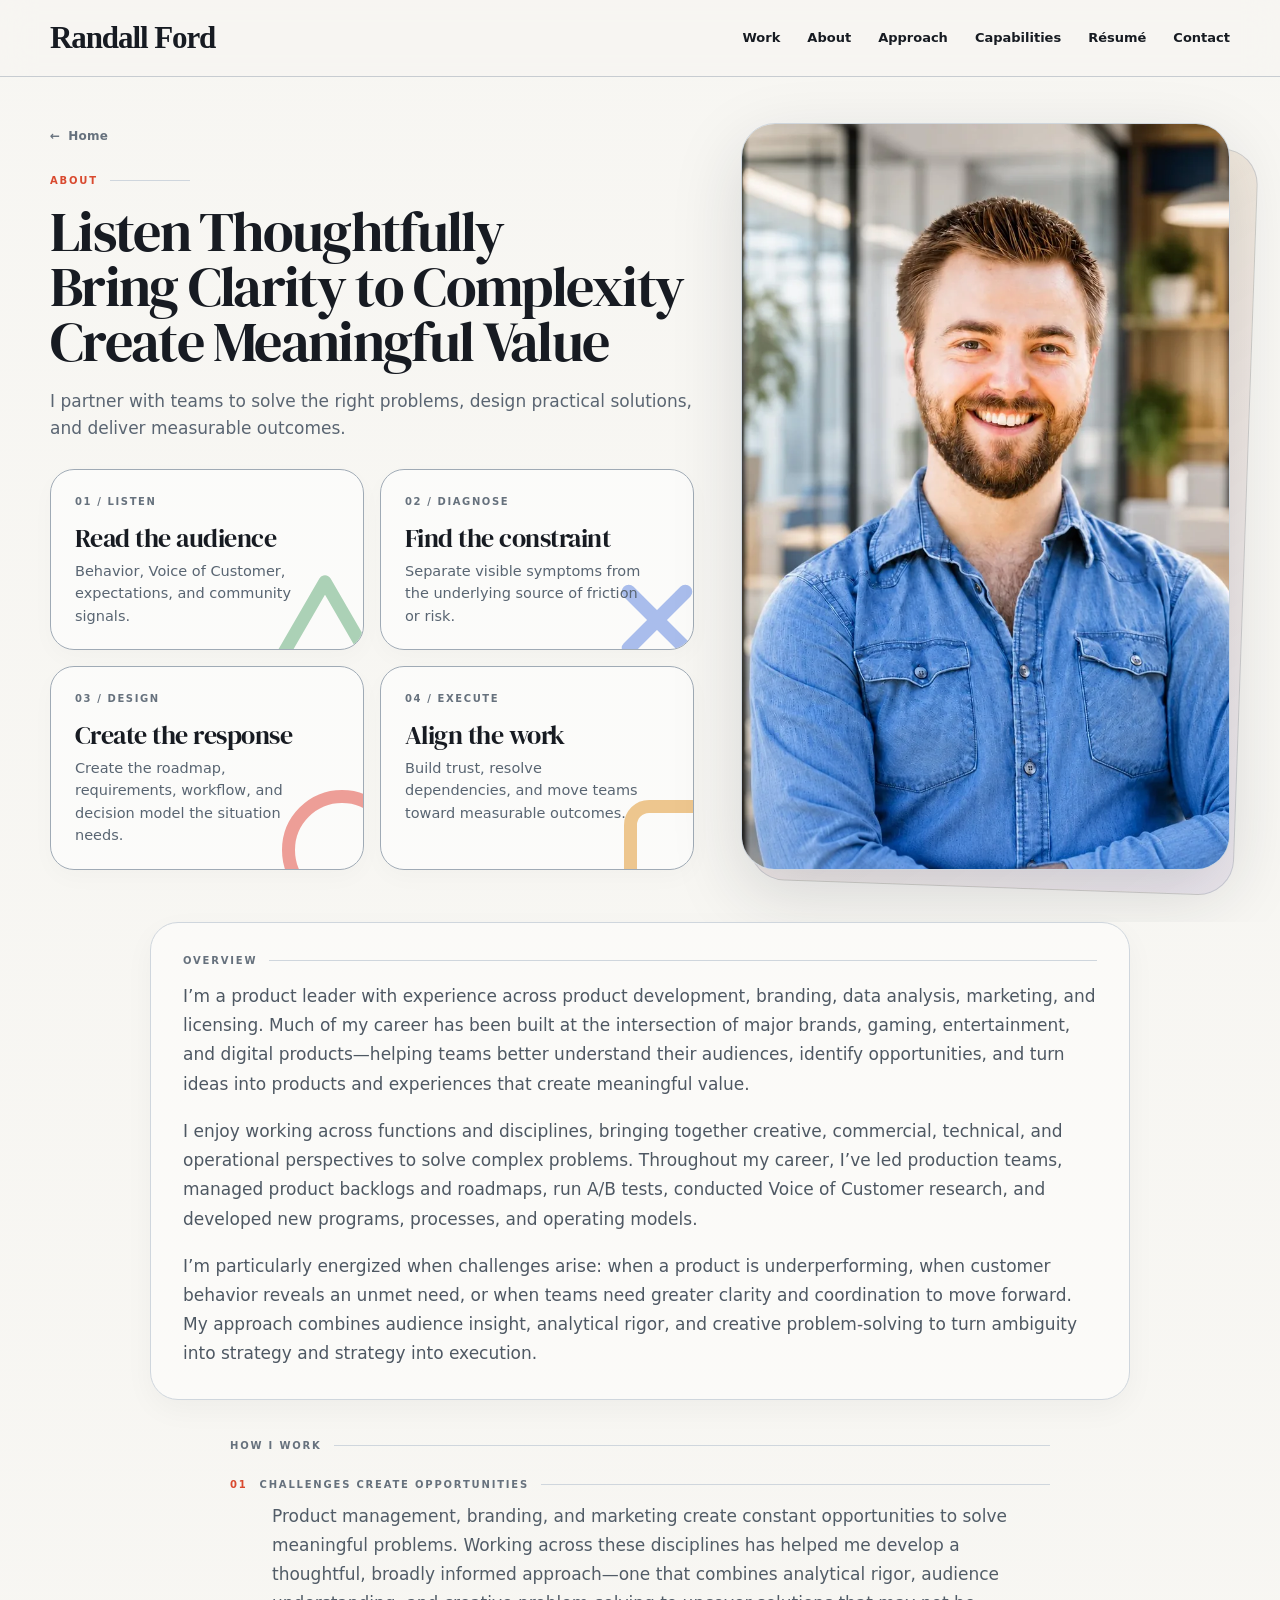
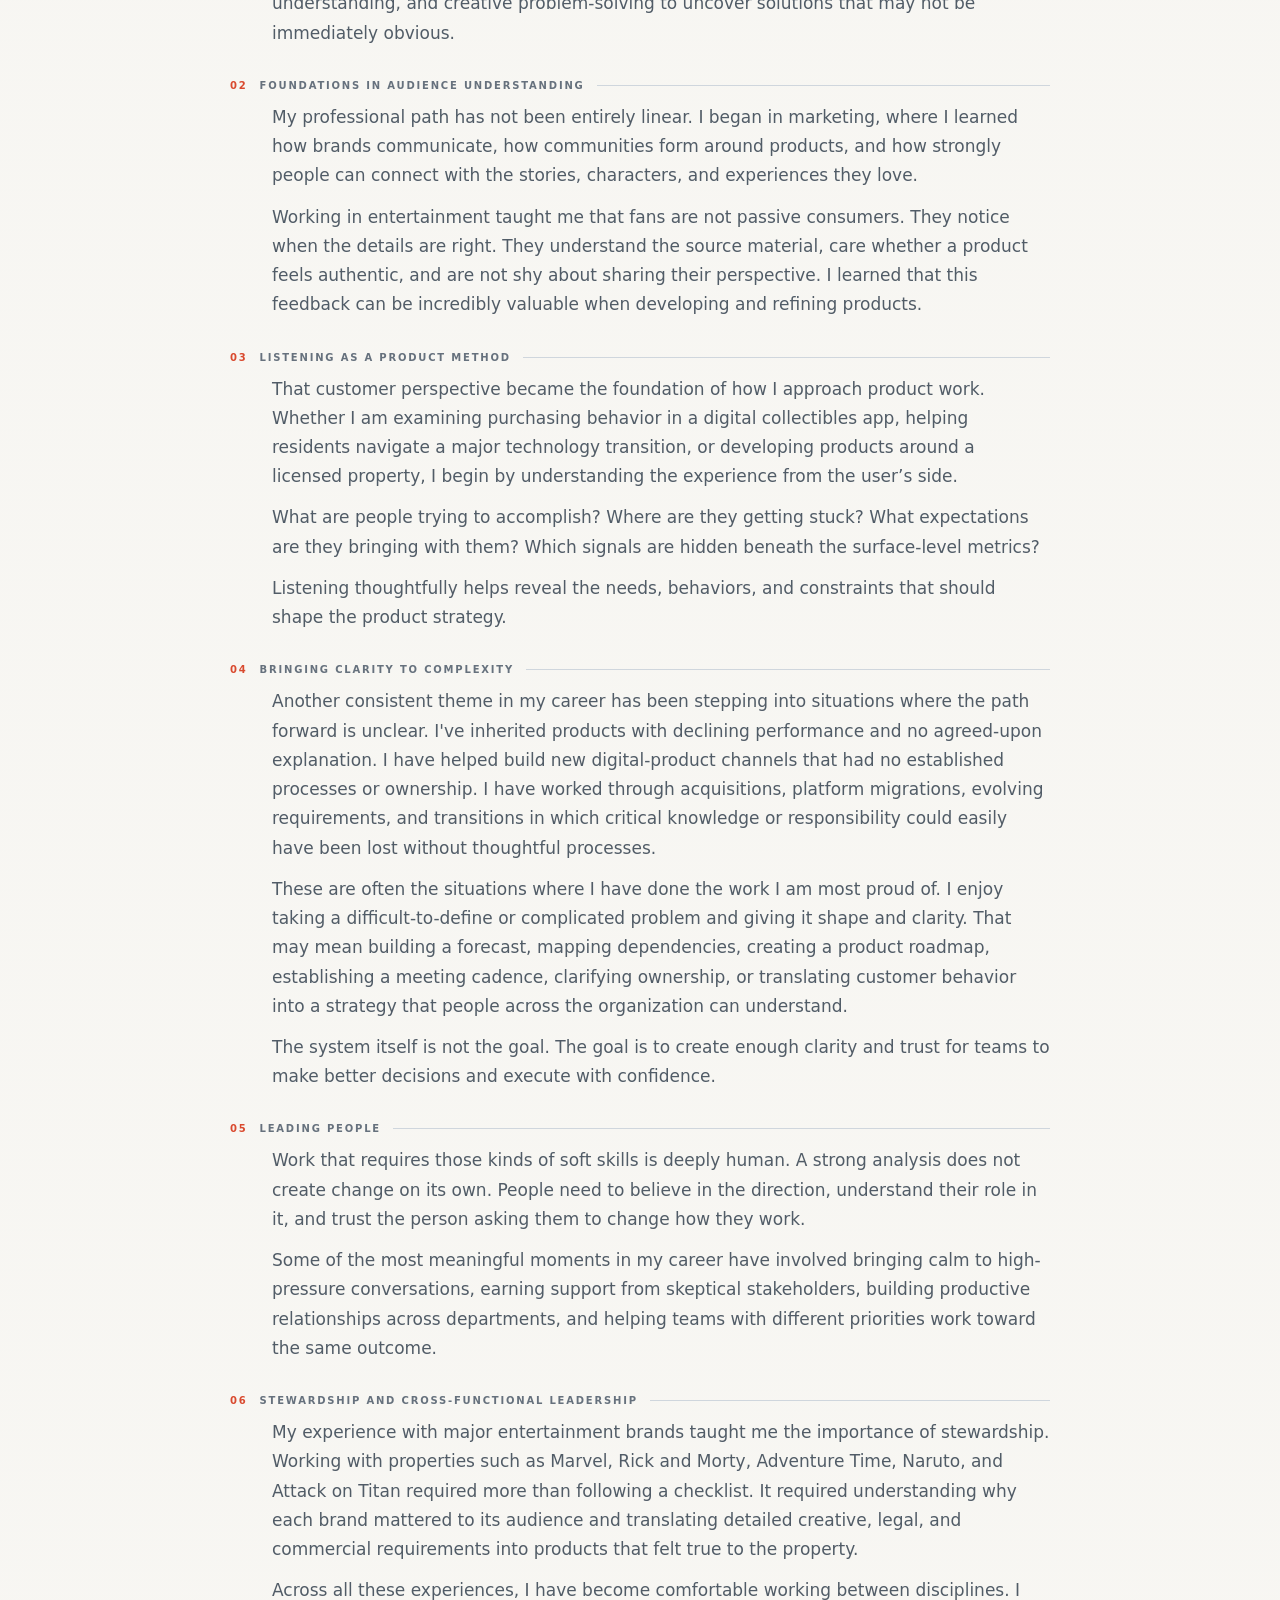
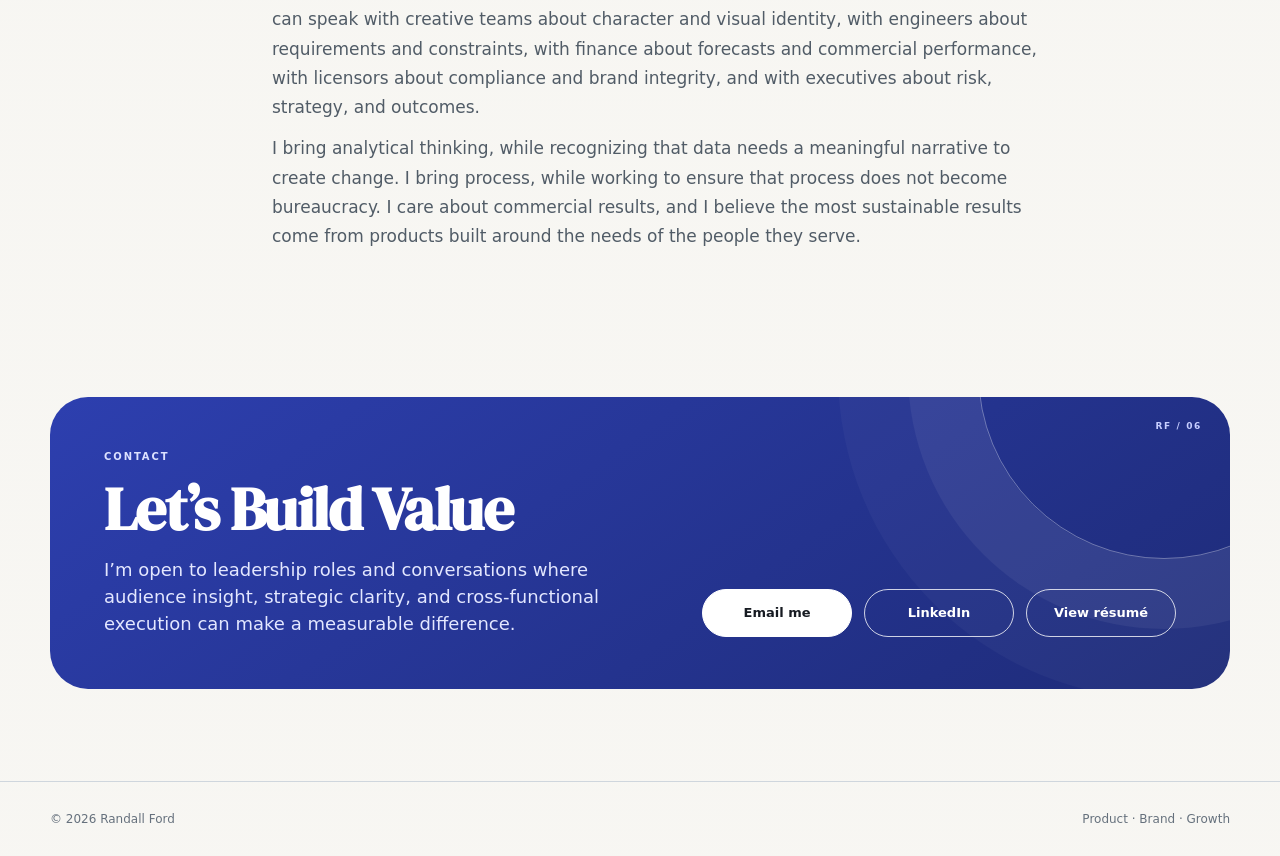
==== about.html @ 2faf1536 "Add files via upload" ====
<!DOCTYPE html>
<html lang="en"><head><meta charset="utf-8"/><meta content="width=device-width,initial-scale=1" name="viewport"/><title>About — Randall Ford</title>
<link href="https://rchhf-7.github.io/about.html" rel="canonical"/>
<meta content="profile" property="og:type">
<meta content="https://rchhf-7.github.io/about.html" property="og:url">
<meta content="About — Randall Ford" property="og:title"/>
<meta content="About Randall Ford: audience insight, strategic clarity, systems thinking, and brand stewardship." property="og:description"/>
<meta content="summary_large_image" name="twitter:card"/>
<link href="data:image/svg+xml,%3Csvg xmlns='http://www.w3.org/2000/svg' viewBox='0 0 32 32'%3E%3Crect width='32' height='32' rx='7' fill='%231E2B78'/%3E%3Ccircle cx='24' cy='9' r='3' fill='%23D94A2F'/%3E%3Ctext x='6' y='24' font-family='Georgia,serif' font-size='20' font-weight='700' fill='%23FFFFFF'%3ER%3C/text%3E%3C/svg%3E" rel="icon"/>
<link href="apple-touch-icon.png" rel="apple-touch-icon"/><meta content="About Randall Ford: audience insight, strategic clarity, systems thinking, and brand stewardship." name="description"/>
<link href="https://fonts.googleapis.com" rel="preconnect"/>
<link crossorigin="" href="https://fonts.gstatic.com" rel="preconnect"/>
<link href="https://fonts.googleapis.com/css2?family=DM+Serif+Display:ital@0;1&amp;display=swap" rel="stylesheet"/>
<style>
:root{
  --paper:#F7F6F2;
  --paper-2:#EEF1F4;
  --paper-3:#E5E9ED;
  --ink:#171B22;
  --ink-2:#2A313B;
  --muted:#66717D;
  --line:#CFD6DD;
  --line-dark:#9FAAB5;
  --ultra:#2D3FAF;
  --ultra-dark:#1E2B78;
  --ultra-soft:#E5E9FF;
  --vermilion:#D94A2F;
  --mint:#CFE5DE;
  --sand:#EBD5AF;
  --lilac:#D9CCEA;
  --rose:#E8C9D2;
  --white:#FFFFFF;
  --shadow:0 24px 70px rgba(27,34,48,.12);
  --max:1180px;
}
*{box-sizing:border-box}
html{scroll-behavior:smooth}
body{
  margin:0;
  background:
    linear-gradient(rgba(247,246,242,.96),rgba(247,246,242,.96)),
    repeating-linear-gradient(0deg,rgba(23,27,34,.035) 0 1px,transparent 1px 5px);
  color:var(--ink);
  font-family:Inter, ui-sans-serif, system-ui,-apple-system,BlinkMacSystemFont,"Segoe UI",sans-serif;
  line-height:1.5;
}
a{color:inherit;text-decoration:none}
button{font:inherit}
img{max-width:100%;display:block}
.wrap{width:min(var(--max),calc(100% - 48px));margin-inline:auto}
.serif{font-family:"Bodoni 72","Bodoni MT",Didot,Georgia,serif}
.skip{position:absolute;left:-999px;top:auto}
.skip:focus{left:12px;top:12px;background:white;border:1px solid var(--ink);padding:10px 14px;z-index:1000}

/* nav */
.nav{
  position:sticky;top:0;z-index:40;
  background:rgba(247,246,242,.9);
  backdrop-filter:blur(16px);
  border-bottom:1px solid rgba(159,170,181,.55);
}
.nav__inner{height:76px;display:flex;align-items:center;justify-content:space-between;gap:24px}
.brand{
  font-family:"Bodoni 72","Bodoni MT",Didot,Georgia,serif;
  font-weight:700;font-size:31px;letter-spacing:-.045em;
}
.nav__links{display:flex;gap:27px;align-items:center;font-size:13px;font-weight:750}
.nav__links a{position:relative}
.nav__links a:after{content:"";position:absolute;left:0;right:100%;bottom:-6px;height:1px;background:var(--ultra);transition:.22s}
.nav__links a:hover:after{right:0}
.nav__index{font-size:10px;letter-spacing:.18em;text-transform:uppercase;color:var(--muted);font-weight:800}
.nav__toggle{display:none;border:0;background:none;font-size:24px}

/* recurring labels */
.kicker,.eyebrow{
  font-size:10px;font-weight:850;text-transform:uppercase;letter-spacing:.19em;color:var(--ultra);
}
.editorial-index{
  font-size:10px;font-weight:850;text-transform:uppercase;letter-spacing:.17em;color:var(--muted);
}
.rule-label{display:flex;align-items:center;gap:14px}
.rule-label:after{content:"";height:1px;background:var(--line);flex:1}

/* hero */
.hero{padding:82px 0 72px;overflow:hidden}
.hero__grid{display:grid;grid-template-columns:1.02fr .98fr;gap:70px;align-items:center}
.hero__copy{position:relative}
.hero__copy:before{
  content:"RF / 01";position:absolute;right:10px;top:0;
  font-size:10px;font-weight:800;letter-spacing:.18em;color:var(--muted);
}
.hero h1{
  font-family:"Bodoni 72","Bodoni MT",Didot,Georgia,serif;
  font-size:clamp(58px,6.4vw,96px);
  line-height:.94;letter-spacing:-.058em;
  margin:19px 0 26px;max-width:790px;
}
.hero h1 em{font-style:italic;color:var(--ultra)}
.hero__lead{font-size:18px;color:#4E5965;max-width:680px;margin:0 0 31px}
.hero__actions{display:flex;gap:12px;flex-wrap:wrap}
.btn{
  display:inline-flex;align-items:center;justify-content:center;gap:9px;
  border:1px solid var(--ink);border-radius:999px;
  padding:13px 18px;font-size:13px;font-weight:850;
  transition:.22s ease;
}
.btn:hover{transform:translateY(-2px)}
.btn--primary{background:var(--ink);color:white}
.btn--light{background:white;border-color:white;color:var(--ink)}
.btn--ghost{background:transparent}

/* Hero art */
.hero-art{
  min-height:550px;position:relative;border:1px solid var(--line);
  border-radius:34px;background:var(--white);overflow:hidden;box-shadow:var(--shadow);
}
.hero-art:before{
  content:"";position:absolute;inset:0;
  background:repeating-linear-gradient(90deg,transparent 0 63px,rgba(23,27,34,.035) 64px);
  pointer-events:none;
}
.art-sheet{
  position:absolute;border:1px solid rgba(255,255,255,.35);border-radius:26px;
  box-shadow:0 28px 70px rgba(24,30,50,.18);
}
.art-sheet--back{
  width:67%;height:63%;right:2%;top:4%;
  background:var(--sand);transform:rotate(8deg);
}
.art-sheet--mid{
  width:72%;height:68%;left:4%;top:13%;
  background:linear-gradient(145deg,var(--ultra),var(--ultra-dark));color:white;
  transform:rotate(-4deg);padding:34px;overflow:hidden;
}
.art-sheet--mid:before{
  content:"";position:absolute;width:330px;height:330px;border-radius:50%;
  right:-100px;bottom:-160px;border:1px solid rgba(255,255,255,.45);
  box-shadow:0 0 0 64px rgba(255,255,255,.06),0 0 0 128px rgba(255,255,255,.035);
}
.art-sheet--mid small{font-size:9px;text-transform:uppercase;letter-spacing:.18em;font-weight:850;color:#DDE2FF}
.art-sheet--mid strong{
  display:block;font-family:"Bodoni 72","Bodoni MT",Didot,Georgia,serif;
  font-size:43px;line-height:.99;letter-spacing:-.045em;
  margin-top:102px;max-width:350px;position:relative;
}
.art-sheet--front{
  width:59%;height:45%;right:6%;bottom:6%;
  background:white;transform:rotate(3deg);padding:26px;
}
.art-sheet--front .tiny{font-size:9px;letter-spacing:.18em;text-transform:uppercase;color:var(--muted);font-weight:850}
.art-sheet--front h3{
  font-family:"Bodoni 72","Bodoni MT",Didot,Georgia,serif;
  font-size:31px;line-height:1.02;margin:45px 0 12px;letter-spacing:-.035em;
}
.art-sheet--front p{font-size:13px;color:var(--muted);max-width:290px}
.art-tab{
  position:absolute;left:0;bottom:20px;background:var(--vermilion);color:white;
  padding:9px 16px 9px 20px;font-size:9px;font-weight:850;text-transform:uppercase;letter-spacing:.16em;
  border-radius:0 999px 999px 0;
}
.art-stamp{
  position:absolute;right:24px;top:24px;width:58px;height:58px;border:1px solid var(--line-dark);
  border-radius:50%;display:grid;place-items:center;font-size:9px;font-weight:900;color:var(--muted);
  transform:rotate(10deg);
}

/* proof */
.proof{background:white;border-block:1px solid var(--line)}
.proof__grid{display:grid;grid-template-columns:repeat(3,1fr)}
.proof__item{padding:34px 28px;border-right:1px solid var(--line);position:relative}
.proof__item:last-child{border-right:0}
.proof__item:before{
  content:attr(data-index);position:absolute;right:20px;top:18px;
  font-size:9px;font-weight:850;letter-spacing:.16em;color:var(--muted)
}
.proof__item strong{
  display:block;font-family:"Bodoni 72","Bodoni MT",Didot,Georgia,serif;
  font-size:34px;line-height:1.02;letter-spacing:-.035em;
}
.proof__item span{display:block;color:var(--muted);font-size:13px;margin-top:8px;max-width:290px}

/* brands */
.brands{padding:68px 0 73px;background:#FBFCFD;border-bottom:1px solid var(--line)}
.brands__title{text-align:center;color:var(--muted);font-size:11px;font-weight:900;text-transform:uppercase;letter-spacing:.22em;margin-bottom:31px}
.brands__row{
  display:flex;justify-content:center;align-items:center;gap:36px 48px;flex-wrap:wrap;
}
.brands__row span{color:#5B6570;font-size:29px;letter-spacing:-.04em;font-weight:800}
.brands__row .serifmark{font-family:Georgia,serif;font-style:italic;font-weight:700}
.brands__row .wide{letter-spacing:.02em;font-size:22px}
.brands__row .condensed{font-stretch:condensed;text-transform:uppercase;letter-spacing:-.06em}

/* sections */
.section{padding:96px 0}
.section--cool{background:var(--paper-2);border-block:1px solid var(--line)}
.section__head{
  display:grid;grid-template-columns:.72fr 1.28fr;gap:70px;align-items:start;margin-bottom:43px
}
.section__head h2,.work__intro h2{
  font-family:"Bodoni 72","Bodoni MT",Didot,Georgia,serif;
  font-size:56px;line-height:1;letter-spacing:-.045em;margin:14px 0 0;
}
.section__head p{font-size:19px;color:var(--muted);margin:8px 0 0;max-width:720px}
.section__head strong{color:var(--ink)}

/* operating model */
.operating{
  display:grid;grid-template-columns:.82fr 1.18fr;gap:18px;
}
.operating__feature{
  min-height:500px;border-radius:34px;padding:42px;
  background:linear-gradient(145deg,var(--ultra),var(--ultra-dark));color:white;
  position:relative;overflow:hidden;
}
.operating__feature:before{
  content:"";position:absolute;inset:0;
  background:
    linear-gradient(90deg,transparent 0 49%,rgba(255,255,255,.1) 49% 49.3%,transparent 49.3%),
    linear-gradient(0deg,transparent 0 58%,rgba(255,255,255,.08) 58% 58.3%,transparent 58.3%);
}
.operating__feature:after{
  content:"";position:absolute;width:430px;height:430px;border-radius:50%;
  right:-130px;bottom:-210px;border:1px solid rgba(255,255,255,.42);
  box-shadow:0 0 0 70px rgba(255,255,255,.06),0 0 0 140px rgba(255,255,255,.035);
}
.operating__feature .eyebrow{color:#DBE0FF}
.operating__feature h2{
  font-family:"Bodoni 72","Bodoni MT",Didot,Georgia,serif;
  font-size:58px;line-height:.98;letter-spacing:-.045em;
  margin:26px 0 20px;max-width:560px;position:relative
}
.operating__feature p{font-size:18px;color:#E1E5FF;max-width:520px;position:relative}
.operating__feature .feature-index{
  position:absolute;right:26px;top:23px;font-size:9px;letter-spacing:.18em;color:#C5CCFF;font-weight:850
}
.operating__steps{display:grid;grid-template-columns:1fr 1fr;gap:18px}
.step{
  background:white;border:1px solid var(--line);border-radius:26px;
  padding:27px;min-height:240px;position:relative;overflow:hidden;
  transition:.24s ease;
}
.step:hover{transform:translateY(-4px);box-shadow:0 18px 42px rgba(27,34,48,.1)}
.step:after{
  content:"";position:absolute;width:120px;height:120px;border-radius:50%;
  right:-50px;bottom:-60px;background:var(--ultra-soft);transition:.24s
}
.step:hover:after{transform:scale(1.18)}
.step__num{font-size:10px;font-weight:900;letter-spacing:.15em;color:var(--muted);text-transform:uppercase}
.step h3{
  font-family:"Bodoni 72","Bodoni MT",Didot,Georgia,serif;
  font-size:32px;line-height:1.03;margin:63px 0 10px;letter-spacing:-.035em;
}
.step p{font-size:14px;color:var(--muted);margin:0;max-width:260px}

/* work */
.work__intro{max-width:920px;margin-bottom:44px}
.work__intro p{font-size:18px;color:var(--muted);max-width:720px}
.work__grid{display:grid;grid-template-columns:1fr 1fr;gap:22px}
.case{
  min-height:465px;border:1px solid var(--line);border-radius:32px;background:white;
  position:relative;overflow:hidden;display:flex;flex-direction:column;
  transition:.28s ease;
}
.case:hover{transform:translateY(-5px);box-shadow:0 25px 65px rgba(27,34,48,.14)}
.case__visual{height:225px;position:relative;overflow:hidden;border-bottom:1px solid var(--line)}
.case__meta{display:flex;justify-content:space-between;align-items:center;padding:24px 28px 0}
.case__company{
  font-size:10px;font-weight:900;letter-spacing:.15em;text-transform:uppercase;color:var(--muted)
}
.case__number{font-size:10px;font-weight:900;letter-spacing:.16em;color:var(--muted)}
.case__body{padding:20px 28px 28px;display:flex;flex-direction:column;flex:1}
.case h3{
  font-family:"Bodoni 72","Bodoni MT",Didot,Georgia,serif;
  font-size:40px;line-height:1;letter-spacing:-.04em;margin:0 0 13px;
}
.case__body p{font-size:15px;color:#59646F;margin:0;max-width:470px}
.case__result{
  margin-top:auto;padding-top:25px;font-size:13px;font-weight:900;display:flex;justify-content:space-between;align-items:center
}
.case__result:after{content:"↗";width:34px;height:34px;border:1px solid var(--line);border-radius:50%;display:grid;place-items:center}
.case__hover{
  position:absolute;inset:auto 0 0;background:rgba(23,27,34,.96);color:white;
  padding:22px 28px;transform:translateY(100%);transition:.28s ease;
  font-size:12px;line-height:1.65;letter-spacing:.01em;
}
.case:hover .case__hover{transform:none}

/* project visuals */
.visual-label{
  position:absolute;left:24px;top:22px;color:white;font-size:9px;letter-spacing:.18em;text-transform:uppercase;font-weight:900;z-index:4
}
.visual-stamp{
  position:absolute;right:18px;top:18px;width:52px;height:52px;border:1px solid rgba(255,255,255,.5);
  color:white;border-radius:50%;display:grid;place-items:center;font-size:9px;font-weight:900;transform:rotate(8deg);z-index:4
}
.visual--marvel{background:linear-gradient(140deg,#161B29,#273460 60%,#40203B)}
.visual--marvel:before{
  content:"";position:absolute;width:190px;height:190px;border-radius:50%;right:8%;top:14%;
  background:var(--vermilion);box-shadow:-92px 72px 0 -28px var(--sand);
}
.visual--marvel:after{
  content:"MARVEL\A COLLECT";white-space:pre;position:absolute;left:24px;bottom:18px;color:white;
  font-family:"Arial Black",Arial,sans-serif;font-size:37px;line-height:.82;letter-spacing:-.08em
}
.marvel-card{
  position:absolute;right:27%;bottom:-14px;width:125px;height:170px;background:#F8F4EC;border:8px solid white;
  transform:rotate(8deg);box-shadow:0 22px 35px rgba(0,0,0,.28)
}
.marvel-card:before{content:"";position:absolute;inset:12px;background:linear-gradient(145deg,#D94A2F,#2D3FAF);border-radius:50% 50% 38% 62%/55% 40% 60% 45%}
.marvel-card:after{content:"LIMITED";position:absolute;left:11px;right:11px;bottom:11px;border-top:1px solid #B9B0A5;padding-top:5px;font-size:7px;letter-spacing:.16em;font-weight:900;color:#6D655E}

.visual--tricon{background:linear-gradient(145deg,#CDE5DE,#96C8BE)}
.visual--tricon:before{
  content:"";position:absolute;width:315px;height:315px;border-radius:50%;left:-50px;bottom:-180px;
  border:1px solid rgba(23,27,34,.22);box-shadow:0 0 0 54px rgba(255,255,255,.2),0 0 0 108px rgba(255,255,255,.1)
}
.visual--tricon:after{
  content:"40K";position:absolute;right:26px;bottom:10px;color:#263B3A;
  font-family:"Bodoni 72",Didot,Georgia,serif;font-size:79px;line-height:1;letter-spacing:-.06em
}
.tricon-phone{
  position:absolute;width:112px;height:195px;left:43%;top:16px;background:#15202C;border-radius:22px;padding:8px;
  transform:rotate(-6deg);box-shadow:0 20px 35px rgba(24,47,46,.25)
}
.tricon-phone:before{content:"";position:absolute;inset:13px 9px 10px;background:white;border-radius:15px}
.tricon-phone:after{
  content:"PAYMENT\A READY";white-space:pre;position:absolute;left:22px;top:56px;color:#1A302D;
  font-size:9px;font-weight:900;letter-spacing:.12em;line-height:1.55
}

.visual--quidd{background:linear-gradient(145deg,#EBD5AF,#D8B268)}
.visual--quidd:before{
  content:"";position:absolute;width:128px;height:178px;left:31%;top:26px;border-radius:18px;
  background:var(--ultra);transform:rotate(-10deg);box-shadow:18px 17px 0 rgba(255,255,255,.65),36px 34px 0 rgba(23,27,34,.14)
}
.visual--quidd:after{
  content:"QUIDD";position:absolute;right:26px;bottom:16px;color:#2F2B20;
  font-family:"Bodoni 72",Didot,Georgia,serif;font-size:49px;font-style:italic;letter-spacing:-.06em
}
.quidd-seal{
  position:absolute;left:18px;bottom:20px;width:73px;height:73px;border-radius:50%;border:1px solid rgba(23,27,34,.28);
  display:grid;place-items:center;color:#574825;font-size:8px;font-weight:900;letter-spacing:.15em;transform:rotate(-10deg)
}

.visual--cryptkins{background:linear-gradient(145deg,#E8C9D2,#D9CCEA)}
.visual--cryptkins:before{
  content:"";position:absolute;width:165px;height:125px;border-radius:54% 46% 42% 58%;
  background:#513A73;left:41%;top:55px;transform:rotate(-5deg);
}
.visual--cryptkins:after{
  content:"";position:absolute;width:31px;height:31px;border-radius:50%;background:white;left:49%;top:91px;
  box-shadow:53px 0 0 white,9px 5px 0 -9px #171B22,62px 5px 0 -9px #171B22;
}
.cryptkins-horns:before,.cryptkins-horns:after{
  content:"";position:absolute;width:38px;height:48px;background:#513A73;top:37px;border-radius:70% 30% 70% 30%
}
.cryptkins-horns:before{left:44%;transform:rotate(-28deg)}
.cryptkins-horns:after{left:59%;transform:rotate(28deg) scaleX(-1)}
.cryptkins-title{
  position:absolute;left:24px;bottom:17px;font-family:"Bodoni 72",Didot,Georgia,serif;
  color:#352640;font-size:44px;font-style:italic;letter-spacing:-.06em
}

/* capability index */
.capability{
  background:white;border-block:1px solid var(--line);
}
.capability__grid{display:grid;grid-template-columns:1.05fr .95fr;gap:70px}
.capability h2{
  font-family:"Bodoni 72","Bodoni MT",Didot,Georgia,serif;
  font-size:55px;line-height:1;letter-spacing:-.045em;margin:14px 0 35px;
}
.cap-list{border-top:1px solid var(--ink)}
.cap-row{
  display:grid;grid-template-columns:52px 1fr auto;gap:18px;align-items:center;
  padding:23px 0;border-bottom:1px solid var(--line)
}
.cap-row span{font-size:10px;letter-spacing:.15em;font-weight:900;color:var(--muted)}
.cap-row strong{font-family:"Bodoni 72",Didot,Georgia,serif;font-size:28px;letter-spacing:-.025em}
.cap-row i{
  font-style:normal;width:36px;height:36px;border:1px solid var(--line);border-radius:50%;display:grid;place-items:center;color:var(--ultra)
}
.exp-card{
  background:var(--paper-2);border:1px solid var(--line);border-radius:30px;padding:34px;position:relative;overflow:hidden
}
.exp-card:after{
  content:"RF / 05";position:absolute;right:23px;top:20px;font-size:9px;letter-spacing:.18em;color:var(--muted);font-weight:900
}
.exp-card h3{
  font-family:"Bodoni 72",Didot,Georgia,serif;font-size:36px;line-height:1.04;margin:15px 0 27px;letter-spacing:-.035em
}
.exp-group{display:grid;grid-template-columns:130px 1fr;gap:24px;padding:16px 0;border-top:1px solid var(--line)}
.exp-group b{font-size:10px;letter-spacing:.14em;text-transform:uppercase}
.exp-group p{margin:0;color:var(--muted);font-size:14px}

/* CTA */
.cta{padding:92px 0}
.cta__card{
  background:linear-gradient(145deg,var(--ultra),var(--ultra-dark));color:white;border-radius:38px;
  padding:58px 62px;display:grid;grid-template-columns:1fr auto;gap:48px;align-items:end;position:relative;overflow:hidden
}
.cta__card:before{
  content:"";position:absolute;width:370px;height:370px;border-radius:50%;right:-120px;top:-210px;
  border:1px solid rgba(255,255,255,.35);box-shadow:0 0 0 70px rgba(255,255,255,.055),0 0 0 140px rgba(255,255,255,.03)
}
.cta__card:after{content:"RF / 06";position:absolute;right:28px;top:23px;font-size:9px;letter-spacing:.18em;color:#C7CEFF;font-weight:900}
.cta h2{
  font-family:"Bodoni 72","Bodoni MT",Didot,Georgia,serif;
  font-size:61px;line-height:.98;letter-spacing:-.045em;margin:15px 0 18px
}
.cta p{font-size:18px;color:#E3E7FF;max-width:760px;margin:0}
.footer{padding:28px 0;border-top:1px solid var(--line);color:var(--muted);font-size:12px}
.footer__inner{display:flex;justify-content:space-between;gap:20px}

/* responsive */
@media(max-width:980px){
  .hero__grid,.section__head,.operating,.capability__grid{grid-template-columns:1fr}
  .hero-art{min-height:500px}
  .proof__grid{grid-template-columns:1fr}
  .proof__item{border-right:0;border-bottom:1px solid var(--line)}
  .proof__item:last-child{border-bottom:0}
  .operating__feature{min-height:420px}
  .work__grid{grid-template-columns:1fr}
  .case{min-height:445px}
}
@media(max-width:720px){
  .wrap{width:min(var(--max),calc(100% - 28px))}
  .nav__links{display:none}
  .nav__toggle{display:block}
  .nav__index{display:none}
  .hero{padding:52px 0 56px}
  .hero__grid{gap:40px}
  .hero h1{font-size:52px}
  .hero__lead{font-size:16px}
  .hero__copy:before{display:none}
  .hero-art{min-height:420px;border-radius:26px}
  .art-sheet--back{width:72%;height:58%;right:-4%;top:4%}
  .art-sheet--mid{width:78%;height:66%;left:2%;padding:25px}
  .art-sheet--mid strong{font-size:34px;margin-top:74px}
  .art-sheet--front{width:72%;height:44%;right:3%;padding:20px}
  .art-sheet--front h3{font-size:25px;margin-top:32px}
  .art-stamp{width:48px;height:48px}
  .brands{padding:55px 0}
  .brands__row{gap:22px 28px}
  .brands__row span{font-size:24px}
  .section{padding:70px 0}
  .section__head h2,.work__intro h2,.capability h2{font-size:44px}
  .section__head{gap:18px;margin-bottom:32px}
  .section__head p{font-size:16px}
  .operating__feature{padding:31px;min-height:385px;border-radius:28px}
  .operating__feature h2{font-size:45px}
  .operating__steps{grid-template-columns:1fr}
  .step{min-height:195px}
  .step h3{margin-top:42px}
  .case{min-height:470px;border-radius:26px}
  .case__visual{height:215px}
  .case__meta{padding:21px 23px 0}
  .case__body{padding:18px 23px 24px}
  .case h3{font-size:36px}
  .case__hover{position:static;transform:none;background:var(--paper-2);color:var(--muted);padding:15px 23px;font-size:11px;border-top:1px solid var(--line)}
  .case:hover{transform:none}
  .case__result{margin-top:24px}
  .capability__grid{gap:45px}
  .cap-row strong{font-size:23px}
  .exp-card{padding:28px 24px}
  .exp-group{grid-template-columns:1fr;gap:7px}
  .cta{padding:70px 0}
  .cta__card{grid-template-columns:1fr;padding:38px 30px;border-radius:28px}
  .cta h2{font-size:46px}
  .footer__inner{display:block}
}
@media(prefers-reduced-motion:reduce){
  *{scroll-behavior:auto!important;transition:none!important}
}

/* === V4 targeted reference reverts === */
/* Microbrand circle: V1 geometry, heavier 35% watermark line. */
.art-stamp,
.visual-stamp{
  border-width:2px !important;
  border-style:solid !important;
  border-color:currentColor !important;
  opacity:.35;
  transform:rotate(6deg);
  box-shadow:none !important;
}

/* Mobile-first hero card composition: preserve V1 stack, keep all copy legible. */
.hero-art{min-height:470px}
.art-sheet--back{width:70%;height:57%;right:1%;top:4%}
.art-sheet--mid{width:78%;height:64%;left:3%;top:12%;padding:28px}
.art-sheet--mid strong{font-size:36px;line-height:1.03;margin-top:64px;max-width:360px}
.art-sheet--front{width:67%;height:39%;right:3%;bottom:5%;padding:22px}
.art-sheet--front h3{font-size:25px;line-height:1.08;margin:26px 0 8px}
.art-sheet--front p{font-size:12px;line-height:1.4;max-width:300px;padding-right:4px}
.art-tab{bottom:13px;font-size:8px}

/* V3 text spacing applied to all V1 case-study cards. */
.case__body{padding:15px 27px 27px;min-height:235px;display:flex;flex-direction:column}
.case h3{font-size:37px;line-height:1.05;margin:0 0 12px}
.case__body p{font-size:15px;line-height:1.55;color:#59646F;margin:0;max-width:470px}
.case__result{margin-top:auto;padding-top:23px}

/* V1 operating-model card with the revised title. */
.section--cool .operating{margin-top:0}
.operating__feature h2{max-width:620px}

/* Botanical Cryptkins image. */
.visual--cryptkins{background:#DCE8E2}
.visual--cryptkins:before,
.visual--cryptkins:after{display:none !important}
.botanical-art{position:absolute;inset:0;width:100%;height:100%;display:block}
.botanical-title{
  position:absolute;left:24px;bottom:16px;z-index:4;
  font-family:"Bodoni 72",Didot,Georgia,serif;
  font-size:43px;font-style:italic;letter-spacing:-.055em;color:#263D38;
  text-shadow:0 1px 0 rgba(255,255,255,.45)
}

/* V1 CTA with three readable actions. */
.cta__buttons{display:flex;gap:12px;align-items:center;justify-content:flex-end;flex-wrap:wrap;position:relative;z-index:2}
.btn--outline-light{color:white;border-color:rgba(255,255,255,.78);background:transparent}
.btn--outline-light:hover{background:rgba(255,255,255,.1)}
.cta__buttons .btn{min-width:120px}

@media(min-width:721px){
  .hero-art{min-height:540px}
  .art-sheet--back{width:67%;height:61%;right:2%;top:4%}
  .art-sheet--mid{width:73%;height:66%;left:4%;top:12%;padding:34px}
  .art-sheet--mid strong{font-size:41px;margin-top:84px;max-width:380px}
  .art-sheet--front{width:62%;height:39%;right:5%;bottom:6%;padding:24px}
  .art-sheet--front h3{font-size:28px;margin-top:31px}
}

@media(max-width:720px){
  .hero-art{min-height:455px}
  .art-sheet--back{width:72%;height:54%;right:-2%;top:4%}
  .art-sheet--mid{width:82%;height:61%;left:2%;top:11%;padding:23px}
  .art-sheet--mid strong{font-size:29px;line-height:1.05;margin-top:53px;max-width:250px}
  .art-sheet--front{width:74%;height:38%;right:2%;bottom:4%;padding:18px}
  .art-sheet--front .tiny{font-size:8px}
  .art-sheet--front h3{font-size:20px;line-height:1.1;margin:18px 0 6px;max-width:235px}
  .art-sheet--front p{font-size:10px;line-height:1.32;max-width:220px}
  .art-tab{left:18px;bottom:10px;padding:7px 12px 7px 14px;font-size:7px}
  .art-stamp{right:13px;top:13px;width:50px;height:50px}

  /* Keep the Marvel wordmark readable over the mobile artwork. */
  .visual--marvel:after{
    left:17px;bottom:15px;z-index:5;
    color:white;
    font-size:27px;line-height:.84;letter-spacing:-.07em;
    text-shadow:0 3px 12px rgba(0,0,0,.34)
  }
  .marvel-card{right:12%;width:104px;height:145px}
  .case__body{padding:14px 23px 16px;min-height:0}
  .case h3{font-size:34px}
  .case__result{margin-top:10px;padding-top:10px;min-height:44px}
  .botanical-title{left:20px;bottom:14px;font-size:36px}
  .cta__card{grid-template-columns:1fr}
  .cta__buttons{justify-content:stretch;width:100%}
  .cta__buttons .btn{width:100%;min-width:0}
}



/* V5 spacing and responsiveness refinements */
.art-sheet--mid strong{
  margin-top:74px;
  max-width:300px;
}
.art-sheet--front{
  height:38%;
  padding:22px;
}
.art-sheet--front h3{
  margin:28px 0 12px;
  max-width:255px;
}
.art-tab{
  bottom:16px;
}

.case{
  min-height:438px;
}
.case__meta{
  padding:20px 24px 0;
}
.case__body{
  padding:16px 24px 22px;
}
.case h3{
  margin:0 0 10px;
}
.case__body p{
  font-size:14px;
  line-height:1.56;
}
.case__result{
  padding-top:18px;
}
.case__hover{
  padding:18px 24px;
}

.cta__card{
  gap:34px;
  padding:52px 54px;
  align-items:start;
}
.cta__card > div:first-child{
  max-width:760px;
}
.cta h2{
  margin:14px 0 16px;
}
.cta p{
  max-width:690px;
  line-height:1.5;
}
.cta__buttons{
  display:grid;
  grid-template-columns:repeat(3, minmax(150px, 1fr));
  gap:12px;
  width:min(100%, 600px);
  justify-content:start;
  align-self:end;
}
.cta__buttons .btn{
  width:100%;
  min-width:0;
  justify-content:center;
}

@media(min-width:721px){
  .art-sheet--mid strong{
    margin-top:60px;
    max-width:320px;
  }
  .art-sheet--front{
    width:61%;
    height:33%;
    right:5%;
    bottom:6%;
    padding:22px;
  }
  .art-sheet--front h3{
    font-size:26px;
    line-height:1.06;
    margin:24px 0 0;
    max-width:300px;
  }
}

@media(max-width:1160px){
  .cta__card{
    grid-template-columns:1fr;
  }
  .cta__buttons{
    width:min(100%, 720px);
    align-self:start;
  }
}

@media(max-width:720px){
  .hero-art{
    min-height:448px;
  }
  .art-sheet--mid{
    width:82%;
    height:60%;
    left:2%;
    top:11%;
    padding:22px;
  }
  .art-sheet--mid strong{
    font-size:28px;
    line-height:1.02;
    margin-top:34px;
    max-width:220px;
  }
  .art-sheet--front{
    width:74%;
    height:31%;
    right:2%;
    bottom:4%;
    padding:16px;
  }
  .art-sheet--front h3{
    font-size:20px;
    line-height:1.08;
    margin:16px 0 0;
    max-width:215px;
  }
  .art-tab{
    font-size:7px;
    padding:8px 12px 8px 16px;
    bottom:12px;
  }

  .case{
    min-height:430px;
  }
  .case__visual{
    height:208px;
  }
  .case__meta{
    padding:18px 20px 0;
  }
  .case__body{
    padding:14px 20px 18px;
  }
  .case h3{
    font-size:34px;
    margin:0 0 8px;
  }
  .case__body p{
    font-size:14px;
    line-height:1.5;
  }
  .case__result{
    padding-top:16px;
  }
  .case__hover{
    padding:14px 20px;
  }

  .cta__card{
    padding:36px 24px;
    gap:24px;
  }
  .cta h2{
    font-size:44px;
  }
  .cta p{
    font-size:16px;
    line-height:1.55;
  }
  .cta__buttons{
    grid-template-columns:1fr;
    width:100%;
  }
}



/* V6: case-card interaction, tighter natural heights, and About section */
.operating__feature{
  display:flex;
  flex-direction:column;
}
.operating__about-link{
  position:relative;
  z-index:2;
  margin-top:auto;
  padding-top:26px;
  color:white;
  font-size:12px;
  font-weight:850;
  letter-spacing:.02em;
  display:inline-flex;
  align-items:center;
  gap:10px;
  width:max-content;
  border-bottom:1px solid rgba(255,255,255,.48);
}
.operating__about-link span{transition:transform .2s ease}
.operating__about-link:hover span{transform:translateX(4px)}

.work__grid{align-items:start}
.case{
  min-height:0;
}
.case__body{
  flex:0;
}
.case__result{
  margin-top:18px;
  padding-top:16px;
  border-top:1px solid var(--line);
  display:grid;
  grid-template-columns:minmax(0,1fr) 36px;
  gap:16px;
  align-items:center;
  min-height:62px;
  font-size:13px;
  font-weight:900;
}
.case__result:after{display:none}
.case__result-copy{
  display:grid;
  grid-template-areas:"copy";
  align-items:center;
  min-width:0;
}
.case__result-primary,
.case__result-detail{
  grid-area:copy;
  transition:opacity .22s ease, transform .22s ease;
}
.case__result-primary{opacity:1;transform:none}
.case__result-detail{
  opacity:0;
  transform:translateY(7px);
  color:var(--ultra);
  font-size:11px;
  line-height:1.45;
  font-weight:800;
  letter-spacing:.01em;
}
.case__arrow{
  width:36px;
  height:36px;
  border:1px solid var(--line);
  border-radius:50%;
  display:grid;
  place-items:center;
  transition:background .22s ease,color .22s ease,border-color .22s ease,transform .22s ease;
}
.case:hover .case__result-primary,
.case:focus-visible .case__result-primary{opacity:0;transform:translateY(-7px)}
.case:hover .case__result-detail,
.case:focus-visible .case__result-detail{opacity:1;transform:none}
.case:hover .case__arrow,
.case:focus-visible .case__arrow{
  background:var(--ink);
  border-color:var(--ink);
  color:white;
  transform:translate(2px,-2px);
}
.case__hover{display:none!important}

@media(max-width:720px){
  .case__result{
    grid-template-columns:minmax(0,1fr) 36px;
    min-height:44px;
    margin-top:10px;
    padding-top:10px;
  }
  .case__result-detail{display:none}
  .case:hover .case__result-primary,
  .case:focus-visible .case__result-primary{opacity:1;transform:none}
}



/* V8: unified display typography */
:root{
  --display:"DM Serif Display", Georgia, serif;
}
.hero h1,
.art-sheet--mid strong,
.art-sheet--front h3,
.proof__item strong,
.section__head h2,
.work__intro h2,
.operating__feature h2,
.step h3,
.case h3,
.capability h2,
.cap-row strong,
.exp-card h3,
.cta h2{
  font-family:var(--display);
  letter-spacing:-.025em;
}
.hero h1{line-height:.98}
.art-sheet--mid strong{line-height:1.01}
.art-sheet--front h3,
.step h3,
.case h3,
.cap-row strong,
.exp-card h3{line-height:1.04}
.proof__item strong,
.section__head h2,
.work__intro h2,
.operating__feature h2,
.capability h2,
.cta h2{line-height:1.01}



/* ===== Shared full-site additions ===== */
.page-main{min-height:70vh}
.nav__toggle{width:42px;height:42px;border:1px solid var(--line);border-radius:50%;align-items:center;justify-content:center;cursor:pointer;color:var(--ink)}
.nav__toggle-lines,.nav__toggle-lines:before,.nav__toggle-lines:after{width:16px;height:1.5px;background:currentColor;display:block;position:relative;transition:.2s}
.nav__toggle-lines:before,.nav__toggle-lines:after{content:"";position:absolute;left:0}.nav__toggle-lines:before{top:-5px}.nav__toggle-lines:after{top:5px}
.nav__toggle[aria-expanded="true"] .nav__toggle-lines{background:transparent}.nav__toggle[aria-expanded="true"] .nav__toggle-lines:before{transform:translateY(5px) rotate(45deg)}.nav__toggle[aria-expanded="true"] .nav__toggle-lines:after{transform:translateY(-5px) rotate(-45deg)}

/* About page */
.about-hero{padding:82px 0 58px;border-bottom:1px solid var(--line)}
.about-hero__grid{display:grid;grid-template-columns:.33fr 1.67fr;gap:70px;align-items:start}
.about-hero h1{font-family:var(--display);font-size:clamp(58px,7vw,94px);line-height:.98;letter-spacing:-.025em;margin:0 0 24px;max-width:980px}
.about-hero__lead{font-size:21px;line-height:1.65;color:#46515D;max-width:860px;margin:0}
.about-story{padding:72px 0 88px}
.about-story__grid{display:grid;grid-template-columns:250px 1fr;gap:72px;align-items:start}
.about-rail{position:sticky;top:112px;border-top:1px solid var(--ink);padding-top:20px}
.about-rail strong{display:block;font-family:var(--display);font-size:28px;line-height:1.08;margin-bottom:14px}
.about-rail p{font-size:13px;color:var(--muted);line-height:1.65;margin:0}
.about-copy{max-width:890px}
.about-copy__intro{font-size:22px;line-height:1.7;color:#3F4954;margin:0 0 52px}
.about-chapter{display:grid;grid-template-columns:72px 1fr;gap:26px;padding:42px 0;border-top:1px solid var(--line)}
.about-chapter__num{font-size:10px;font-weight:900;letter-spacing:.16em;color:var(--ultra);padding-top:9px}
.about-chapter h2{font-family:var(--display);font-size:43px;line-height:1.04;letter-spacing:-.02em;margin:0 0 18px}
.about-chapter p{font-size:17px;color:#535E69;margin:0 0 20px;line-height:1.78}.about-chapter p:last-child{margin-bottom:0}
.about-close{font-family:var(--display);font-size:36px;line-height:1.18;margin:48px 0 0;padding-top:38px;border-top:1px solid var(--ink)}

/* Case-study detail pages */
.detail-hero{padding:52px 0 72px;border-bottom:1px solid var(--line);overflow:hidden}
.back-link{display:inline-flex;gap:8px;align-items:center;font-size:12px;font-weight:850;color:var(--muted);margin-bottom:44px}.back-link:hover{color:var(--ultra)}
.detail-hero__grid{display:grid;grid-template-columns:1.03fr .97fr;gap:64px;align-items:center}
.detail-hero h1{font-family:var(--display);font-size:clamp(56px,6.3vw,90px);line-height:.96;letter-spacing:-.025em;margin:16px 0 22px;max-width:780px}
.detail-lead{font-size:19px;line-height:1.62;color:#4E5965;max-width:720px;margin:0 0 34px}
.detail-facts{display:grid;grid-template-columns:repeat(3,1fr);gap:14px}
.detail-fact{border-top:1px solid var(--line-dark);padding-top:14px}.detail-fact b{display:block;font-size:9px;text-transform:uppercase;letter-spacing:.17em;color:var(--ultra);margin-bottom:7px}.detail-fact span{font-size:13px;color:var(--muted);line-height:1.4}
.detail-art{min-height:500px;border:1px solid var(--line);border-radius:34px;position:relative;overflow:hidden;box-shadow:var(--shadow)}
.detail-art__label{position:absolute;left:28px;top:26px;z-index:4;font-size:9px;letter-spacing:.18em;text-transform:uppercase;font-weight:900}
.detail-art__stamp{position:absolute;right:22px;top:22px;width:64px;height:64px;border:2px solid currentColor;border-radius:50%;display:grid;place-items:center;text-align:center;font-size:9px;line-height:1.45;font-weight:900;opacity:.38;z-index:5;transform:rotate(7deg)}
.detail-art--marvel{background:linear-gradient(145deg,#111827,#273460 56%,#44203D);color:white}.detail-art--marvel:before{content:"";position:absolute;width:340px;height:340px;border-radius:50%;right:-55px;top:80px;background:var(--vermilion);box-shadow:-178px 145px 0 -76px var(--sand)}.detail-art--marvel:after{content:"MARVEL\A COLLECT";white-space:pre;position:absolute;left:34px;bottom:40px;font-family:"Arial Black",Arial,sans-serif;font-size:64px;line-height:.8;letter-spacing:-.085em;color:white}.detail-marvel-card{position:absolute;right:24%;bottom:-28px;width:190px;height:270px;background:#F8F4EC;border:12px solid white;transform:rotate(8deg);box-shadow:0 28px 55px rgba(0,0,0,.34)}.detail-marvel-card:before{content:"";position:absolute;inset:20px;background:linear-gradient(145deg,#D94A2F,#2D3FAF);border-radius:50% 50% 38% 62%/55% 40% 60% 45%}.detail-marvel-card:after{content:"LIMITED RELEASE";position:absolute;left:18px;right:18px;bottom:16px;border-top:1px solid #B9B0A5;padding-top:7px;font-size:8px;letter-spacing:.14em;font-weight:900;color:#6D655E}
.detail-art--tricon{background:linear-gradient(145deg,#D6EBE5,#95C8BD);color:#25413C}.detail-art--tricon:before{content:"";position:absolute;width:520px;height:520px;border-radius:50%;left:-120px;bottom:-310px;border:2px solid rgba(37,65,60,.25);box-shadow:0 0 0 80px rgba(255,255,255,.22),0 0 0 160px rgba(255,255,255,.1)}.detail-art--tricon:after{content:"40K";position:absolute;right:34px;bottom:20px;font-family:var(--display);font-size:118px;line-height:1;letter-spacing:-.055em}.detail-phone{position:absolute;width:170px;height:300px;left:41%;top:75px;background:#15202C;border-radius:34px;padding:12px;transform:rotate(-6deg);box-shadow:0 24px 45px rgba(24,47,46,.28)}.detail-phone:before{content:"";position:absolute;inset:20px 13px 14px;background:white;border-radius:24px}.detail-phone:after{content:"PAYMENT\A READY";white-space:pre;position:absolute;left:36px;top:102px;color:#1A302D;font-size:12px;font-weight:900;letter-spacing:.13em;line-height:1.55}
.detail-art--quidd{background:linear-gradient(145deg,#F0DDB8,#D9B76F);color:#514522}.detail-art--quidd:before{content:"";position:absolute;width:200px;height:280px;left:33%;top:80px;border-radius:28px;background:var(--ultra);transform:rotate(-9deg);box-shadow:28px 28px 0 rgba(255,255,255,.7),56px 56px 0 rgba(23,27,34,.13)}.detail-art--quidd:after{content:"QUIDD";position:absolute;right:34px;bottom:28px;font-family:var(--display);font-style:italic;font-size:85px;letter-spacing:-.055em}.detail-seal{position:absolute;left:30px;bottom:36px;width:95px;height:95px;border:2px solid rgba(81,69,34,.32);border-radius:50%;display:grid;place-items:center;text-align:center;font-size:9px;line-height:1.55;letter-spacing:.15em;font-weight:900;transform:rotate(-9deg)}
.detail-art--cryptkins{background:#DCE8E2;color:#30433F}.detail-botanical{position:absolute;inset:0;width:100%;height:100%}.detail-cryptkins-title{position:absolute;left:36px;bottom:28px;font-family:var(--display);font-style:italic;font-size:78px;letter-spacing:-.04em;color:#263D38;text-shadow:0 1px 0 rgba(255,255,255,.5)}
.detail-body{padding:78px 0 92px}
.detail-layout{display:grid;grid-template-columns:280px minmax(0,1fr);gap:76px;align-items:start}
.detail-rail{position:sticky;top:112px}.detail-stats{display:grid;gap:12px;margin-bottom:34px}.detail-stat{background:var(--paper-2);border:1px solid var(--line);border-radius:20px;padding:20px}.detail-stat strong{display:block;font-family:var(--display);font-size:30px;line-height:1.05;margin-bottom:5px}.detail-stat span{font-size:12px;color:var(--muted)}.detail-rail__label{font-size:9px;font-weight:900;letter-spacing:.17em;text-transform:uppercase;color:var(--ultra);margin:0 0 12px}.detail-tags{display:flex;flex-wrap:wrap;gap:8px}.detail-tags span{border:1px solid var(--line);border-radius:999px;padding:7px 10px;font-size:11px;color:#505B67;background:white}
.detail-content{max-width:800px}.detail-section{padding:0 0 52px;margin:0 0 52px;border-bottom:1px solid var(--line)}.detail-section:last-child{margin-bottom:0}.detail-section h2{font-family:var(--display);font-size:46px;line-height:1.02;letter-spacing:-.022em;margin:13px 0 20px}.detail-section>p{font-size:18px;line-height:1.75;color:#505B67;margin:0}.detail-actions{display:grid;gap:0;border-top:1px solid var(--ink)}.detail-action{display:grid;grid-template-columns:58px 1fr;gap:22px;padding:28px 0;border-bottom:1px solid var(--line)}.detail-action__num{font-size:10px;font-weight:900;letter-spacing:.16em;color:var(--ultra);padding-top:8px}.detail-action h3{font-family:var(--display);font-size:29px;line-height:1.06;margin:0 0 10px}.detail-action p{font-size:15px;line-height:1.65;color:var(--muted);margin:0}.detail-result{background:linear-gradient(145deg,var(--ultra),var(--ultra-dark));color:white;border-radius:28px;padding:34px;position:relative;overflow:hidden}.detail-result:after{content:"RF / RESULT";position:absolute;right:22px;top:18px;font-size:8px;letter-spacing:.16em;color:#C7CEFF;font-weight:900}.detail-result p{font-family:var(--display);font-size:30px;line-height:1.28;margin:0;max-width:680px}
.detail-next{padding:58px 0;border-top:1px solid var(--line);background:white}.detail-next__inner{display:flex;align-items:center;justify-content:space-between;gap:30px}.detail-next small{font-size:9px;text-transform:uppercase;letter-spacing:.17em;color:var(--ultra);font-weight:900}.detail-next h3{font-family:var(--display);font-size:36px;line-height:1.08;margin:8px 0 0}

@media(max-width:980px){
  .detail-hero__grid,.detail-layout,.about-hero__grid,.about-story__grid{grid-template-columns:1fr}
  .detail-art{min-height:460px}.detail-rail,.about-rail{position:static}.detail-layout{gap:42px}.about-story__grid{gap:34px}
}
@media(max-width:720px){
  .nav__inner{position:relative}.nav__links{position:absolute;left:14px;right:14px;top:68px;background:var(--paper);border:1px solid var(--line);border-radius:20px;padding:16px;box-shadow:var(--shadow);display:none;flex-direction:column;align-items:stretch;gap:0}.nav__links.is-open{display:flex}.nav__links a{padding:12px 8px}.nav__toggle{display:flex}
  .about-hero{padding:54px 0 42px}.about-hero__grid{gap:24px}.about-hero h1{font-size:49px}.about-hero__lead{font-size:17px}.about-story{padding:54px 0 66px}.about-copy__intro{font-size:19px;margin-bottom:36px}.about-chapter{grid-template-columns:1fr;gap:9px;padding:32px 0}.about-chapter h2{font-size:36px}.about-chapter p{font-size:16px;line-height:1.7}.about-close{font-size:30px}
  .detail-hero{padding:34px 0 54px}.back-link{margin-bottom:32px}.detail-hero__grid{gap:38px}.detail-hero h1{font-size:49px}.detail-lead{font-size:17px}.detail-facts{grid-template-columns:1fr}.detail-art{min-height:390px;border-radius:26px}.detail-art__stamp{width:54px;height:54px}.detail-art--marvel:after{left:22px;bottom:24px;font-size:43px}.detail-marvel-card{right:9%;width:125px;height:180px}.detail-art--tricon:after{font-size:82px}.detail-phone{width:125px;height:225px;left:36%;top:68px}.detail-phone:after{left:28px;top:78px;font-size:9px}.detail-art--quidd:before{width:140px;height:200px;left:31%;top:78px}.detail-art--quidd:after{font-size:58px}.detail-seal{width:75px;height:75px}.detail-cryptkins-title{left:24px;bottom:22px;font-size:54px}
  .detail-body{padding:56px 0 68px}.detail-layout{gap:34px}.detail-section{padding-bottom:40px;margin-bottom:40px}.detail-section h2{font-size:38px}.detail-section>p{font-size:16px;line-height:1.7}.detail-action{grid-template-columns:1fr;gap:8px;padding:24px 0}.detail-action h3{font-size:26px}.detail-result{padding:28px 24px}.detail-result p{font-size:25px}.detail-next__inner{align-items:flex-start;flex-direction:column}.detail-next h3{font-size:30px}
}


/* ===== Full-site V2.2 refinements ===== */
/* The wordmark uses the name as written, without decorative punctuation. */
.brand{letter-spacing:-.035em}

/* Resume is a standard navigation item, consistent with the rest of the menu. */
.nav__links a{border-radius:0}

/* Homepage section sequence: 01 hero, 02 outcomes, 03 approach,
   04 selected work, 05 capabilities, 06 contact. */
.hero__copy:before{display:none}
#work{position:relative}
.section-index{
  position:absolute;
  right:max(24px,calc((100% - var(--max))/2));
  top:16px;
  z-index:3;
  font-size:9px;
  line-height:1;
  font-weight:900;
  letter-spacing:.18em;
  text-transform:uppercase;
  color:var(--muted);
}
#work>.section-index{top:34px}

/* Give the white stacked card a true protected text zone above the orange tab. */
.art-sheet--front{
  display:flex;
  flex-direction:column;
  justify-content:flex-start;
  padding:21px 24px 58px;
}
.art-sheet--front h3{
  margin:18px 0 0;
  max-width:330px;
}
.art-tab{bottom:14px}

/* Four hollow, 40%-opacity operating-model marks. The triangle and X use
   rounded SVG strokes so their points and joins feel softer and more typographic. */
.step:after{
  width:124px;
  height:124px;
  right:-45px;
  bottom:-52px;
  border:0;
  border-radius:0;
  box-shadow:none;
  background:transparent;
  opacity:.4;
  box-sizing:border-box;
}
.step--triangle:after{
  background:#4E9B67;
  -webkit-mask:url("data:image/svg+xml,%3Csvg xmlns='http://www.w3.org/2000/svg' viewBox='0 0 100 100'%3E%3Cpath d='M50 12 L88 82 L12 82 Z' fill='none' stroke='black' stroke-width='10' stroke-linecap='round' stroke-linejoin='round'/%3E%3C/svg%3E") center/contain no-repeat;
  mask:url("data:image/svg+xml,%3Csvg xmlns='http://www.w3.org/2000/svg' viewBox='0 0 100 100'%3E%3Cpath d='M50 12 L88 82 L12 82 Z' fill='none' stroke='black' stroke-width='10' stroke-linecap='round' stroke-linejoin='round'/%3E%3C/svg%3E") center/contain no-repeat;
}
.step--x:after{
  background:#3F67C7;
  -webkit-mask:url("data:image/svg+xml,%3Csvg xmlns='http://www.w3.org/2000/svg' viewBox='0 0 100 100'%3E%3Cpath d='M24 22 L76 78 M76 22 L24 78' fill='none' stroke='black' stroke-width='12' stroke-linecap='round' stroke-linejoin='round'/%3E%3C/svg%3E") center/contain no-repeat;
  mask:url("data:image/svg+xml,%3Csvg xmlns='http://www.w3.org/2000/svg' viewBox='0 0 100 100'%3E%3Cpath d='M24 22 L76 78 M76 22 L24 78' fill='none' stroke='black' stroke-width='12' stroke-linecap='round' stroke-linejoin='round'/%3E%3C/svg%3E") center/contain no-repeat;
}
.step--circle:after{
  border:10px solid #D6534A;
  border-radius:50%;
}
.step--square:after{
  border:10px solid #E59A3B;
  border-radius:20px;
}
.step:hover:after{transform:scale(1.08) rotate(2deg)}

@media(max-width:720px){
  .section-index{
    right:18px;
    top:12px;
  }
  #work>.section-index{top:20px}

  .art-sheet--front{
    height:34%;
    padding:14px 16px 47px;
  }
  .art-sheet--front h3{
    font-size:19px;
    line-height:1.08;
    margin:11px 0 0;
    max-width:225px;
  }
  .art-tab{
    bottom:9px;
    left:13px;
  }

  .step:after{
    width:112px;
    height:112px;
    right:-40px;
    bottom:-46px;
  }
  .step--circle:after,
  .step--square:after{border-width:9px}
}

.about-copy__p{font-size:17px;color:#535E69;line-height:1.78;margin:0 0 22px}

/* ABOUT REDESIGN V1 */
.about-refresh-hero{
  padding:64px 0 52px;
  border-bottom:1px solid var(--line);
}
.about-refresh-hero__inner{
  max-width:980px;
}
.about-refresh-back{
  display:inline-flex;
  align-items:center;
  gap:8px;
  margin-bottom:34px;
  color:var(--muted);
  font-size:12px;
  font-weight:800;
}
.about-refresh-back:hover{color:var(--ultra)}
.about-refresh-kicker{
  display:flex;
  align-items:center;
  gap:12px;
  margin-bottom:18px;
  color:var(--ultra);
  font-size:10px;
  font-weight:900;
  letter-spacing:.18em;
  text-transform:uppercase;
}
.about-refresh-kicker:after{
  content:"";
  width:72px;
  height:1px;
  background:var(--line);
}
.about-refresh-hero h1{
  max-width:930px;
  margin:0 0 24px;
  color:var(--ink);
  font-family:var(--display);
  font-size:clamp(46px,6.6vw,76px);
  font-weight:400;
  line-height:1.01;
  letter-spacing:-.025em;
}
.about-refresh-hero__lead{
  max-width:860px;
  margin:0;
  color:#46515D;
  font-size:19px;
  line-height:1.68;
}

.about-refresh-story{
  padding:58px 0 76px;
}
.about-refresh-content{
  width:min(820px,100%);
  margin-inline:auto;
}
.about-refresh-intro{
  margin-bottom:52px;
  padding-bottom:38px;
  border-bottom:1px solid var(--line);
}
.about-refresh-intro p{
  margin:0 0 16px;
  color:#46515D;
  font-size:17px;
  line-height:1.72;
}
.about-refresh-intro p:first-child{
  color:var(--ink);
  font-size:20px;
  line-height:1.62;
}
.about-refresh-intro p:last-child{margin-bottom:0}

.about-refresh-section{
  margin-bottom:44px;
}
.about-refresh-section:last-of-type{margin-bottom:0}
.about-refresh-label{
  display:grid;
  grid-template-columns:auto auto minmax(24px,1fr);
  align-items:center;
  gap:10px;
  margin-bottom:14px;
  color:var(--vermilion);
  font-size:10px;
  font-weight:900;
  letter-spacing:.18em;
  line-height:1;
  text-transform:uppercase;
}
.about-refresh-label:after{
  content:"";
  height:1px;
  background:var(--line);
}
.about-refresh-label__num{color:var(--vermilion)}
.about-refresh-section h2{
  margin:0 0 15px;
  color:var(--ink);
  font-family:var(--display);
  font-size:36px;
  font-weight:400;
  line-height:1.08;
  letter-spacing:-.018em;
}
.about-refresh-section p{
  margin:0 0 14px;
  color:#535E69;
  font-size:17px;
  line-height:1.75;
}
.about-refresh-section p:last-child{margin-bottom:0}

.about-refresh-close{
  margin-top:50px;
  padding-top:34px;
  border-top:1px solid var(--ink);
}
.about-refresh-close p{
  margin:0 0 16px;
  color:#535E69;
  font-size:17px;
  line-height:1.72;
}
.about-refresh-close__statement{
  margin-top:24px !important;
  color:var(--ink) !important;
  font-family:var(--display);
  font-size:36px !important;
  line-height:1.2 !important;
  letter-spacing:-.015em;
}

@media(max-width:720px){
  .about-refresh-hero{
    padding:44px 0 40px;
  }
  .about-refresh-back{
    margin-bottom:26px;
  }
  .about-refresh-hero h1{
    font-size:44px;
    line-height:1.02;
    margin-bottom:20px;
  }
  .about-refresh-hero__lead{
    font-size:17px;
    line-height:1.65;
  }
  .about-refresh-story{
    padding:42px 0 60px;
  }
  .about-refresh-intro{
    margin-bottom:40px;
    padding-bottom:30px;
  }
  .about-refresh-intro p:first-child{
    font-size:18px;
  }
  .about-refresh-section{
    margin-bottom:36px;
  }
  .about-refresh-section h2{
    font-size:34px;
    margin-bottom:13px;
  }
  .about-refresh-section p{
    font-size:16px;
    line-height:1.7;
    margin-bottom:12px;
  }
  .about-refresh-close{
    margin-top:42px;
    padding-top:28px;
  }
  .about-refresh-close__statement{
    font-size:31px !important;
  }
}


/* ABOUT REDESIGN V2 — single hierarchy system */
.about-refresh-intro{
  margin-bottom:44px;
  padding-bottom:0;
  border-bottom:0;
}
.about-refresh-section{
  margin-bottom:40px;
}
.about-refresh-label{
  margin-bottom:16px;
}
.about-refresh-section h2{
  display:none;
}
.about-refresh-close{
  margin-top:42px;
  padding-top:0;
  border-top:0;
}
.about-refresh-close p:last-child{
  margin-bottom:0;
}

@media(max-width:720px){
  .about-refresh-intro{
    margin-bottom:36px;
    padding-bottom:0;
  }
  .about-refresh-section{
    margin-bottom:34px;
  }
  .about-refresh-label{
    margin-bottom:14px;
  }
  .about-refresh-close{
    margin-top:36px;
    padding-top:0;
  }
}


/* ABOUT REDESIGN V3 — REFOCUSED */
.about-v3-hero{
  padding:54px 0 48px;
}
.about-v3-hero__grid{
  display:grid;
  grid-template-columns:minmax(0,1.1fr) minmax(320px,.9fr);
  gap:36px;
  align-items:center;
}
.about-v3-back{
  display:inline-flex;
  align-items:center;
  gap:8px;
  margin-bottom:28px;
  color:var(--muted);
  font-size:12px;
  font-weight:800;
  letter-spacing:.02em;
}
.about-v3-back:hover{color:var(--ultra)}
.about-v3-kicker{
  display:flex;
  align-items:center;
  gap:12px;
  margin-bottom:16px;
  color:var(--vermilion);
  font-size:10px;
  font-weight:900;
  letter-spacing:.18em;
  text-transform:uppercase;
}
.about-v3-kicker:after{
  content:"";
  width:80px;
  height:1px;
  background:var(--line);
}
.about-v3-hero h1{
  margin:0 0 18px;
  color:var(--ink);
  font-family:var(--display);
  font-size:clamp(44px,6vw,72px);
  font-weight:400;
  line-height:.98;
  letter-spacing:-.03em;
}
.about-v3-hero h1 span{display:block}
.about-v3-hero__lead{
  max-width:680px;
  margin:0;
  color:#4B5661;
  font-size:18px;
  line-height:1.68;
}
.about-v3-portrait-wrap{
  position:relative;
  min-height:460px;
}
.about-v3-portrait-wrap:before{
  content:"";
  position:absolute;
  inset:24px 0 24px 48px;
  border-radius:36px;
  background:
    linear-gradient(180deg, rgba(45,63,175,.08), rgba(45,63,175,.02)),
    linear-gradient(135deg, rgba(217,74,47,.14), rgba(235,213,175,.20));
  border:1px solid rgba(45,63,175,.14);
}
.about-v3-portrait-wrap:after{
  content:"";
  position:absolute;
  width:190px;
  height:190px;
  right:18px;
  top:16px;
  border:2px solid rgba(45,63,175,.22);
  border-radius:50%;
}
.about-v3-portrait-card{
  position:absolute;
  inset:0 28px 0 0;
  border-radius:40px;
  background:
    radial-gradient(circle at 78% 18%, rgba(255,255,255,.18), transparent 0 28%),
    linear-gradient(155deg, var(--ultra) 0%, #3046c0 55%, #24348e 100%);
  box-shadow:var(--shadow);
  overflow:hidden;
}
.about-v3-portrait-accent{
  position:absolute;
  inset:auto -40px -70px auto;
  width:320px;
  height:320px;
  border-radius:50%;
  background:rgba(255,255,255,.08);
}
.about-v3-portrait-ring{
  position:absolute;
  left:-26px;
  bottom:40px;
  width:140px;
  height:140px;
  border:1px solid rgba(255,255,255,.28);
  border-radius:50%;
}
.about-v3-portrait{
  position:absolute;
  right:-8px;
  bottom:0;
  width:min(100%, 470px);
  max-height:100%;
  object-fit:contain;
}
.about-v3-overview{
  padding:0 0 28px;
}
.about-v3-overview__card{
  max-width:920px;
  margin:0 auto;
  padding:30px 32px;
  border:1px solid var(--line);
  border-radius:28px;
  background:rgba(255,255,255,.42);
  box-shadow:0 10px 30px rgba(23,27,34,.04);
}
.about-v3-block-label{
  display:flex;
  align-items:center;
  gap:12px;
  margin-bottom:14px;
  color:var(--muted);
  font-size:10px;
  font-weight:900;
  letter-spacing:.18em;
  text-transform:uppercase;
}
.about-v3-block-label:after{
  content:"";
  flex:1 1 auto;
  height:1px;
  background:var(--line);
}
.about-v3-overview__card p{
  margin:0 0 14px;
  color:#4E5863;
  font-size:17px;
  line-height:1.72;
}
.about-v3-overview__card p:last-child{margin-bottom:0}

.about-v3-sequence{
  padding:18px 0 26px;
}
.about-v3-sequence__intro{
  max-width:760px;
  margin:0 auto 26px;
}
.about-v3-sequence__intro h2{
  margin:0 0 12px;
  color:var(--ink);
  font-family:var(--display);
  font-size:clamp(30px,3.8vw,46px);
  font-weight:400;
  line-height:1.06;
  letter-spacing:-.02em;
}
.about-v3-sequence__intro p{
  margin:0;
  color:#5A6470;
  font-size:17px;
  line-height:1.7;
}
.about-v3-step{
  width:min(820px,100%);
  margin:0 auto 30px;
}
.about-v3-step:last-child{margin-bottom:0}
.about-v3-step__label{
  display:grid;
  grid-template-columns:auto auto minmax(28px,1fr);
  align-items:center;
  gap:12px;
  margin-bottom:10px;
  color:var(--muted);
  font-size:10px;
  font-weight:900;
  letter-spacing:.18em;
  text-transform:uppercase;
}
.about-v3-step__label:after{
  content:"";
  height:1px;
  background:var(--line);
}
.about-v3-step__num{
  color:var(--vermilion);
}
.about-v3-step__body{
  padding-left:42px;
}
.about-v3-step__body p{
  margin:0 0 12px;
  color:#515C67;
  font-size:17px;
  line-height:1.72;
}
.about-v3-step__body p:last-child{margin-bottom:0}

.about-v3-support{
  padding:22px 0 54px;
}
.about-v3-support__grid{
  display:grid;
  grid-template-columns:1fr 1fr;
  gap:22px;
}
.about-v3-card{
  padding:28px 28px 26px;
  border:1px solid var(--line);
  border-radius:28px;
  background:linear-gradient(180deg, rgba(255,255,255,.62), rgba(255,255,255,.35));
}
.about-v3-card h3{
  margin:0 0 16px;
  color:var(--ink);
  font-family:var(--display);
  font-size:34px;
  font-weight:400;
  line-height:1.06;
  letter-spacing:-.02em;
}
.about-v3-card p{
  margin:0 0 14px;
  color:#55606B;
  font-size:16px;
  line-height:1.72;
}
.about-v3-card ul{
  margin:0;
  padding-left:1.1rem;
}
.about-v3-card li{
  margin-bottom:10px;
  color:#55606B;
  font-size:16px;
  line-height:1.68;
}
.about-v3-card li::marker{
  color:var(--vermilion);
}
.about-v3-tags{
  display:flex;
  flex-wrap:wrap;
  gap:10px;
}
.about-v3-tag{
  display:inline-flex;
  align-items:center;
  padding:10px 14px;
  border:1px solid var(--line-dark);
  border-radius:999px;
  color:var(--ink-2);
  font-size:14px;
  font-weight:700;
  background:rgba(255,255,255,.5);
}

@media(max-width:980px){
  .about-v3-hero__grid{
    grid-template-columns:1fr;
  }
  .about-v3-portrait-wrap{
    min-height:420px;
    max-width:560px;
    margin:0 auto;
    width:100%;
  }
}
@media(max-width:720px){
  .about-v3-hero{
    padding:42px 0 36px;
  }
  .about-v3-back{
    margin-bottom:22px;
  }
  .about-v3-kicker{
    margin-bottom:14px;
  }
  .about-v3-hero h1{
    font-size:43px;
    margin-bottom:16px;
  }
  .about-v3-hero__lead{
    font-size:17px;
    line-height:1.65;
  }
  .about-v3-portrait-wrap{
    min-height:360px;
    margin-top:8px;
  }
  .about-v3-portrait-wrap:before{
    inset:18px 0 22px 22px;
    border-radius:28px;
  }
  .about-v3-portrait-wrap:after{
    width:128px;
    height:128px;
    right:10px;
    top:10px;
  }
  .about-v3-portrait-card{
    inset:0 10px 0 0;
    border-radius:28px;
  }
  .about-v3-portrait{
    width:min(100%, 350px);
    right:-8px;
  }
  .about-v3-overview__card{
    padding:24px 22px;
    border-radius:22px;
  }
  .about-v3-overview__card p,
  .about-v3-step__body p,
  .about-v3-sequence__intro p,
  .about-v3-card p,
  .about-v3-card li{
    font-size:16px;
  }
  .about-v3-sequence{
    padding:10px 0 18px;
  }
  .about-v3-sequence__intro{
    margin-bottom:22px;
  }
  .about-v3-sequence__intro h2{
    font-size:34px;
  }
  .about-v3-step{
    margin-bottom:24px;
  }
  .about-v3-step__body{
    padding-left:0;
  }
  .about-v3-support{
    padding:18px 0 44px;
  }
  .about-v3-support__grid{
    grid-template-columns:1fr;
    gap:18px;
  }
  .about-v3-card{
    padding:24px 22px;
    border-radius:22px;
  }
  .about-v3-card h3{
    font-size:30px;
    margin-bottom:14px;
  }
}


/* ABOUT REDESIGN V4 — CONTENT + PORTRAIT UPDATE */
.about-v3-hero h1{
  font-size:clamp(38px,5.2vw,68px);
}
.about-v3-hero h1 span{
  display:block;
  white-space:nowrap;
}
.about-v3-hero__lead{
  max-width:720px;
}
.about-v3-portrait-wrap{
  min-height:500px;
}
.about-v3-portrait-wrap:before{
  inset:22px 0 22px 44px;
}
.about-v3-portrait-card{
  inset:0 24px 0 0;
}
.about-v3-portrait{
  right:-10px;
  bottom:0;
  width:min(100%, 500px);
}
.about-v3-overview__card{
  max-width:980px;
}
.about-v3-overview__card p{
  margin:0 0 18px;
}
.about-v3-sequence{
  padding:10px 0 54px;
}
.about-v3-sequence__intro{
  max-width:820px;
  margin:0 auto 24px;
}
.about-v3-sequence__intro p{
  max-width:760px;
}
@media(max-width:980px){
  .about-v3-portrait-wrap{
    min-height:440px;
  }
}
@media(max-width:720px){
  .about-v3-hero h1{
    font-size:32px;
    line-height:1.02;
  }
  .about-v3-portrait-wrap{
    min-height:380px;
  }
  .about-v3-portrait-wrap:before{
    inset:18px 0 18px 18px;
  }
  .about-v3-portrait-card{
    inset:0 8px 0 0;
  }
  .about-v3-portrait{
    width:min(100%, 360px);
    right:-6px;
  }
}
@media(max-width:420px){
  .about-v3-hero h1{
    font-size:28px;
  }
}
@media(max-width:360px){
  .about-v3-hero h1{
    font-size:25px;
  }
}


/* ABOUT REDESIGN V5 — HERO AND COPY FIX */
.about-v3-hero{overflow:hidden}
.about-v3-hero__grid{
  grid-template-columns:minmax(0,1.16fr) minmax(390px,.84fr);
  gap:64px;
  align-items:center;
}
.about-v3-hero h1{
  position:relative;
  z-index:2;
  max-width:100%;
  font-size:62px;
  line-height:.98;
}
.about-v3-hero h1 span{white-space:nowrap}
.about-v3-portrait-wrap{
  min-width:0;
  min-height:500px;
  z-index:1;
}
.about-v3-portrait-card{
  inset:0;
}
.about-v3-portrait{
  right:0;
  bottom:0;
  width:100%;
  height:100%;
  max-height:none;
  object-fit:contain;
  object-position:center bottom;
}
@media(max-width:1500px){
  .about-v3-hero__grid{grid-template-columns:minmax(0,1.12fr) minmax(350px,.88fr);gap:48px}
  .about-v3-hero h1{font-size:52px}
  .about-v3-portrait-wrap{min-height:470px}
}
@media(max-width:1240px){
  .about-v3-hero__grid{grid-template-columns:minmax(0,1.08fr) minmax(320px,.92fr);gap:36px}
  .about-v3-hero h1{font-size:42px}
  .about-v3-portrait-wrap{min-height:430px}
}
@media(max-width:980px){
  .about-v3-hero{overflow:visible}
  .about-v3-hero__grid{grid-template-columns:1fr;gap:30px}
  .about-v3-hero h1{font-size:clamp(23px,6vw,44px)}
  .about-v3-portrait-wrap{min-height:420px;max-width:560px;width:100%;margin:0 auto}
}
@media(max-width:520px){
  .about-v3-hero h1{font-size:clamp(21px,5.7vw,28px)}
  .about-v3-portrait-wrap{min-height:340px}
}
@media(max-width:360px){
  .about-v3-hero h1{font-size:20px}
}


/* ABOUT REDESIGN V6 — SELECTED OFFICE PORTRAIT */
.about-v3-hero__grid{
  grid-template-columns:minmax(0,1.08fr) minmax(350px,.82fr);
  gap:54px;
}
.about-v3-hero__grid > *{
  min-width:0;
}
.about-v3-portrait-wrap{
  position:relative;
  min-height:0;
  aspect-ratio:4/5;
}
.about-v3-portrait-wrap:before{
  content:"";
  position:absolute;
  inset:18px -16px -18px 20px;
  border-radius:36px;
  background:linear-gradient(145deg,rgba(235,213,175,.46),rgba(217,204,234,.32));
  border:1px solid rgba(159,170,181,.42);
  transform:rotate(2deg);
}
.about-v3-portrait-wrap:after{
  display:none;
}
.about-v3-portrait-card{
  position:absolute;
  inset:0;
  border-radius:34px;
  background:var(--paper-2);
  border:1px solid var(--line);
  box-shadow:0 24px 70px rgba(27,34,48,.15);
  overflow:hidden;
}
.about-v3-portrait-accent,
.about-v3-portrait-ring{
  display:none;
}
.about-v3-portrait{
  position:absolute;
  inset:0;
  width:100%;
  height:100%;
  max-height:none;
  object-fit:cover;
  object-position:center center;
}
@media(max-width:980px){
  .about-v3-hero__grid{
    grid-template-columns:1fr;
    gap:34px;
  }
  .about-v3-portrait-wrap{
    width:min(100%,520px);
    margin-inline:auto;
  }
}
@media(max-width:720px){
  .about-v3-portrait-wrap{
    min-height:0;
    aspect-ratio:4/5;
  }
  .about-v3-portrait-wrap:before{
    inset:12px -8px -12px 12px;
    border-radius:26px;
  }
  .about-v3-portrait-card{
    inset:0;
    border-radius:26px;
  }
}


/* ABOUT REDESIGN V8 — RESPONSIVE HERO METHOD CARDS */
.about-v3-hero{
  padding:46px 0 52px;
}
.about-v3-hero__grid{
  display:grid;
  grid-template-columns:minmax(0,1.08fr) minmax(360px,.82fr);
  grid-template-areas:
    "intro portrait"
    "methods portrait";
  grid-template-rows:auto 1fr;
  column-gap:48px;
  row-gap:26px;
  align-items:stretch;
}
.about-v3-hero__intro{
  grid-area:intro;
  min-width:0;
}
.about-v3-hero__methods{
  grid-area:methods;
  min-width:0;
  display:grid;
  grid-template-columns:repeat(2,minmax(0,1fr));
  gap:16px;
  align-self:end;
}
.about-v3-portrait-wrap{
  grid-area:portrait;
  position:relative;
  width:100%;
  height:100%;
  min-height:650px;
  aspect-ratio:auto;
}
.about-v3-portrait-card{
  position:absolute;
  inset:0;
  border-radius:34px;
  overflow:hidden;
}
.about-v3-hero h1{
  margin:0 0 18px;
  font-size:clamp(42px,4.4vw,60px);
  line-height:.98;
}
.about-v3-hero h1 span{
  display:block;
  white-space:nowrap;
}
.about-v3-hero__lead{
  max-width:720px;
  margin:0;
  color:#5A6572;
  font-size:17px;
  line-height:1.62;
}
.about-method-card{
  position:relative;
  min-height:176px;
  padding:24px 24px 22px;
  border:1px solid var(--line-dark);
  border-radius:24px;
  background:rgba(255,255,255,.54);
  overflow:hidden;
  box-shadow:0 8px 24px rgba(23,27,34,.025);
}
.about-method-card__label{
  position:relative;
  z-index:2;
  margin:0 0 16px;
  color:var(--muted);
  font-size:10px;
  font-weight:900;
  letter-spacing:.16em;
  text-transform:uppercase;
}
.about-method-card h2{
  position:relative;
  z-index:2;
  margin:0 0 8px;
  color:var(--ink);
  font-family:var(--display);
  font-size:clamp(24px,2.05vw,31px);
  font-weight:400;
  line-height:1.03;
  letter-spacing:-.02em;
}
.about-method-card p{
  position:relative;
  z-index:2;
  max-width:92%;
  margin:0;
  color:#596572;
  font-size:14.5px;
  line-height:1.55;
}
.about-method-card__accent{
  position:absolute;
  z-index:1;
  pointer-events:none;
  opacity:.76;
}
.about-method-card--listen .about-method-card__accent{
  right:-3px;
  bottom:-17px;
  width:86px;
  height:86px;
}
.about-method-card--listen .about-method-card__accent::before,
.about-method-card--listen .about-method-card__accent::after{
  content:"";
  position:absolute;
  bottom:0;
  width:13px;
  height:88px;
  border-radius:999px;
  background:#92C4A0;
  transform-origin:bottom center;
}
.about-method-card--listen .about-method-card__accent::before{
  left:19px;
  transform:rotate(29deg);
}
.about-method-card--listen .about-method-card__accent::after{
  right:17px;
  transform:rotate(-29deg);
}
.about-method-card--diagnose .about-method-card__accent{
  right:-3px;
  bottom:-7px;
  width:78px;
  height:78px;
}
.about-method-card--diagnose .about-method-card__accent::before,
.about-method-card--diagnose .about-method-card__accent::after{
  content:"";
  position:absolute;
  left:32px;
  top:-5px;
  width:14px;
  height:94px;
  border-radius:999px;
  background:#8FA9E7;
}
.about-method-card--diagnose .about-method-card__accent::before{transform:rotate(45deg)}
.about-method-card--diagnose .about-method-card__accent::after{transform:rotate(-45deg)}
.about-method-card--structure .about-method-card__accent{
  right:-39px;
  bottom:-41px;
  width:120px;
  height:120px;
  border:13px solid #E98078;
  border-radius:50%;
}
.about-method-card--execute .about-method-card__accent{
  right:-31px;
  bottom:-31px;
  width:100px;
  height:100px;
  border:13px solid #E9B66C;
  border-radius:25px 0 0 0;
}
@media(max-width:1240px){
  .about-v3-hero__grid{
    grid-template-columns:minmax(0,1.12fr) minmax(340px,.78fr);
    column-gap:36px;
  }
  .about-v3-hero h1{font-size:clamp(38px,4.25vw,56px)}
  .about-method-card{min-height:164px;padding:21px 21px 19px}
  .about-method-card h2{font-size:clamp(22px,2.1vw,27px)}
  .about-method-card p{font-size:14px}
  .about-v3-portrait-wrap{min-height:610px}
}
@media(max-width:1020px){
  .about-v3-hero__grid{
    grid-template-columns:minmax(0,1fr) minmax(315px,.76fr);
    column-gap:28px;
  }
  .about-v3-hero h1{font-size:36px}
  .about-v3-hero__lead{font-size:16px}
  .about-v3-hero__methods{gap:12px}
  .about-method-card{min-height:158px;padding:19px 18px 17px;border-radius:20px}
  .about-method-card__label{margin-bottom:12px}
  .about-method-card h2{font-size:22px}
  .about-method-card p{font-size:13.5px;line-height:1.5}
  .about-v3-portrait-wrap{min-height:580px}
}
@media(max-width:860px){
  .about-v3-hero{padding:38px 0 42px}
  .about-v3-hero__grid{
    grid-template-columns:1fr;
    grid-template-areas:
      "intro"
      "portrait"
      "methods";
    grid-template-rows:auto;
    gap:28px;
  }
  .about-v3-hero h1{font-size:clamp(38px,7vw,54px)}
  .about-v3-portrait-wrap{
    width:min(100%,650px);
    height:auto;
    min-height:0;
    aspect-ratio:16/10;
    margin-inline:auto;
  }
  .about-v3-portrait{object-position:center 28%}
  .about-v3-hero__methods{width:min(100%,760px);margin-inline:auto}
  .about-method-card{min-height:164px}
}
@media(max-width:620px){
  .about-v3-hero h1{
    font-size:clamp(29px,7.6vw,42px);
    line-height:1.01;
  }
  .about-v3-hero__lead{font-size:16px;line-height:1.58}
  .about-v3-portrait-wrap{aspect-ratio:4/3}
  .about-v3-hero__methods{grid-template-columns:1fr;gap:12px}
  .about-method-card{min-height:142px;padding:21px 21px 19px}
  .about-method-card h2{font-size:26px}
  .about-method-card p{font-size:14.5px;max-width:85%}
}
@media(max-width:420px){
  .about-v3-hero{padding-top:32px}
  .about-v3-back{margin-bottom:20px}
  .about-v3-hero h1{font-size:27px;letter-spacing:-.025em}
  .about-v3-hero__grid{gap:24px}
  .about-v3-portrait-wrap{aspect-ratio:1.22/1}
  .about-method-card h2{font-size:24px}
}
@media(max-width:360px){
  .about-v3-hero h1{font-size:24px}
  .about-method-card{padding:19px 18px 17px}
  .about-method-card h2{font-size:22px}
}


/* V8.1 — LISTEN CARD TRIANGLE CONSISTENCY */
.about-method-card--listen .about-method-card__accent{
  right:-18px;
  bottom:-25px;
  width:112px;
  height:100px;
}
.about-method-card--listen .about-method-card__accent::before,
.about-method-card--listen .about-method-card__accent::after{
  content:none !important;
  display:none !important;
}
.about-method-card--listen .about-method-card__accent svg{
  display:block;
  width:100%;
  height:100%;
  overflow:visible;
}
.about-method-card--listen .about-method-card__accent path{
  fill:none;
  stroke:#92C4A0;
  stroke-width:13;
  stroke-linecap:round;
  stroke-linejoin:round;
  vector-effect:non-scaling-stroke;
}



/* 2026-06-24 enhancement: About methodology card interaction.
   Mirrors the subtle lift and shape motion used on the homepage while
   preserving a static experience for touch and reduced-motion users. */
.about-method-card{
  transform:translateY(0);
  transition:transform .24s ease,box-shadow .24s ease,background-color .24s ease;
  will-change:transform;
}
.about-method-card__accent{
  transform-origin:50% 50%;
  transition:transform .24s ease;
  will-change:transform;
}
@media (hover:hover) and (pointer:fine){
  .about-method-card:hover{
    transform:translateY(-4px);
    box-shadow:0 18px 42px rgba(27,34,48,.10);
    background:rgba(255,255,255,.68);
  }
  .about-method-card:hover .about-method-card__accent{
    transform:scale(1.08) rotate(2deg);
  }
}
@media (prefers-reduced-motion:reduce){
  .about-method-card,
  .about-method-card__accent{
    transition:none;
    will-change:auto;
  }
  .about-method-card:hover,
  .about-method-card:hover .about-method-card__accent{
    transform:none;
  }
}

</style></meta></meta></head><body><!-- BUILD: ABOUT-REDESIGN-V8.1-TRIANGLE-HERO-CARDS-RESPONSIVE --><header class="nav"><div class="wrap nav__inner"><a class="brand" href="index.html">Randall Ford</a><nav aria-label="Primary" class="nav__links" id="primary-nav"><a href="index.html#work">Work</a><a href="about.html">About</a><a href="index.html#approach">Approach</a><a href="index.html#capabilities">Capabilities</a><a href="RF-Resume-2026.pdf" rel="noopener" target="_blank">Résumé</a><a href="index.html#contact">Contact</a></nav><button aria-controls="primary-nav" aria-expanded="false" aria-label="Open menu" class="nav__toggle"><span class="nav__toggle-lines"></span></button></div></header><main class="page-main">
<section class="about-v3-hero">
<div class="wrap">
<div class="about-v3-hero__grid">
<div class="about-v3-hero__intro">
<a class="about-v3-back" href="index.html"><span aria-hidden="true">←</span> Home</a>
<div class="about-v3-kicker">About</div>
<h1>
<span>Listen Thoughtfully</span>
<span>Bring Clarity to Complexity</span>
<span>Create Meaningful Value</span>
</h1>
<p class="about-v3-hero__lead">I partner with teams to solve the right problems, design practical solutions, and deliver measurable outcomes.</p>
</div>
<div aria-hidden="true" class="about-v3-portrait-wrap">
<div class="about-v3-portrait-card">
<picture>
<source srcset="randall-office-portrait.webp" type="image/webp"/>
<img alt="" class="about-v3-portrait" src="randall-office-portrait-opt.jpg" width="940" height="1175" loading="lazy" decoding="async"/>
</picture>
</div>
</div>
<div aria-label="Product leadership approach" class="about-v3-hero__methods">
<article class="about-method-card about-method-card--listen">
<div class="about-method-card__label">01 / Listen</div>
<h2>Read the audience</h2>
<p>Behavior, Voice of Customer, expectations, and community signals.</p>
<span aria-hidden="true" class="about-method-card__accent">
<svg focusable="false" viewbox="0 0 100 90">
<path d="M50 7 L94 83 L6 83 Z"></path>
</svg>
</span>
</article>
<article class="about-method-card about-method-card--diagnose">
<div class="about-method-card__label">02 / Diagnose</div>
<h2>Find the constraint</h2>
<p>Separate visible symptoms from the underlying source of friction or risk.</p>
<span aria-hidden="true" class="about-method-card__accent"></span>
</article>
<article class="about-method-card about-method-card--structure">
<div class="about-method-card__label">03 / Design</div>
<h2>Create the response</h2>
<p>Create the roadmap, requirements, workflow, and decision model the situation needs.</p>
<span aria-hidden="true" class="about-method-card__accent"></span>
</article>
<article class="about-method-card about-method-card--execute">
<div class="about-method-card__label">04 / Execute</div>
<h2>Align the work</h2>
<p>Build trust, resolve dependencies, and move teams toward measurable outcomes.</p>
<span aria-hidden="true" class="about-method-card__accent"></span>
</article>
</div>
</div>
</div>
</section>
<section class="about-v3-overview">
<div class="wrap">
<div class="about-v3-overview__card">
<div class="about-v3-block-label">Overview</div>
<p>I’m a product leader with experience across product development, branding, data analysis, marketing, and licensing. Much of my career has been built at the intersection of major brands, gaming, entertainment, and digital products—helping teams better understand their audiences, identify opportunities, and turn ideas into products and experiences that create meaningful value.</p>
<p>I enjoy working across functions and disciplines, bringing together creative, commercial, technical, and operational perspectives to solve complex problems. Throughout my career, I’ve led production teams, managed product backlogs and roadmaps, run A/B tests, conducted Voice of Customer research, and developed new programs, processes, and operating models.</p>
<p>I’m particularly energized when challenges arise: when a product is underperforming, when customer behavior reveals an unmet need, or when teams need greater clarity and coordination to move forward. My approach combines audience insight, analytical rigor, and creative problem-solving to turn ambiguity into strategy and strategy into execution.</p>
</div>
</div>
</section>
<section class="about-v3-sequence">
<div class="wrap">
<div class="about-v3-sequence__intro">
<div class="about-v3-block-label">How I work</div>
</div>
<section class="about-v3-step">
<div class="about-v3-step__label"><span class="about-v3-step__num">01</span><span>Challenges Create Opportunities</span></div>
<div class="about-v3-step__body">
<p>Product management, branding, and marketing create constant opportunities to solve meaningful problems. Working across these disciplines has helped me develop a thoughtful, broadly informed approach—one that combines analytical rigor, audience understanding, and creative problem-solving to uncover solutions that may not be immediately obvious.</p>
</div>
</section>
<section class="about-v3-step">
<div class="about-v3-step__label"><span class="about-v3-step__num">02</span><span>Foundations in Audience Understanding</span></div>
<div class="about-v3-step__body">
<p>My professional path has not been entirely linear. I began in marketing, where I learned how brands communicate, how communities form around products, and how strongly people can connect with the stories, characters, and experiences they love.</p>
<p>Working in entertainment taught me that fans are not passive consumers. They notice when the details are right. They understand the source material, care whether a product feels authentic, and are not shy about sharing their perspective. I learned that this feedback can be incredibly valuable when developing and refining products.</p>
</div>
</section>
<section class="about-v3-step">
<div class="about-v3-step__label"><span class="about-v3-step__num">03</span><span>Listening as a Product Method</span></div>
<div class="about-v3-step__body">
<p>That customer perspective became the foundation of how I approach product work. Whether I am examining purchasing behavior in a digital collectibles app, helping residents navigate a major technology transition, or developing products around a licensed property, I begin by understanding the experience from the user’s side.</p>
<p>What are people trying to accomplish? Where are they getting stuck? What expectations are they bringing with them? Which signals are hidden beneath the surface-level metrics?</p>
<p>Listening thoughtfully helps reveal the needs, behaviors, and constraints that should shape the product strategy.</p>
</div>
</section>
<section class="about-v3-step">
<div class="about-v3-step__label"><span class="about-v3-step__num">04</span><span>Bringing Clarity to Complexity</span></div>
<div class="about-v3-step__body">
<p>Another consistent theme in my career has been stepping into situations where the path forward is unclear. I've inherited products with declining performance and no agreed-upon explanation. I have helped build new digital-product channels that had no established processes or ownership. I have worked through acquisitions, platform migrations, evolving requirements, and transitions in which critical knowledge or responsibility could easily have been lost without thoughtful processes.</p>
<p>These are often the situations where I have done the work I am most proud of. I enjoy taking a difficult-to-define or complicated problem and giving it shape and clarity. That may mean building a forecast, mapping dependencies, creating a product roadmap, establishing a meeting cadence, clarifying ownership, or translating customer behavior into a strategy that people across the organization can understand.</p>
<p>The system itself is not the goal. The goal is to create enough clarity and trust for teams to make better decisions and execute with confidence.</p>
</div>
</section>
<section class="about-v3-step">
<div class="about-v3-step__label"><span class="about-v3-step__num">05</span><span>Leading People</span></div>
<div class="about-v3-step__body">
<p>Work that requires those kinds of soft skills is deeply human. A strong analysis does not create change on its own. People need to believe in the direction, understand their role in it, and trust the person asking them to change how they work.</p>
<p>Some of the most meaningful moments in my career have involved bringing calm to high-pressure conversations, earning support from skeptical stakeholders, building productive relationships across departments, and helping teams with different priorities work toward the same outcome.</p>
</div>
</section>
<section class="about-v3-step">
<div class="about-v3-step__label"><span class="about-v3-step__num">06</span><span>Stewardship and Cross-Functional Leadership</span></div>
<div class="about-v3-step__body">
<p>My experience with major entertainment brands taught me the importance of stewardship. Working with properties such as Marvel, Rick and Morty, Adventure Time, Naruto, and Attack on Titan required more than following a checklist. It required understanding why each brand mattered to its audience and translating detailed creative, legal, and commercial requirements into products that felt true to the property.</p>
<p>Across all these experiences, I have become comfortable working between disciplines. I can speak with creative teams about character and visual identity, with engineers about requirements and constraints, with finance about forecasts and commercial performance, with licensors about compliance and brand integrity, and with executives about risk, strategy, and outcomes.</p>
<p>I bring analytical thinking, while recognizing that data needs a meaningful narrative to create change. I bring process, while working to ensure that process does not become bureaucracy. I care about commercial results, and I believe the most sustainable results come from products built around the needs of the people they serve.</p>
</div>
</section>
</div>
</section>
<section class="cta" id="contact">
<div class="wrap">
<div class="cta__card">
<div>
<div class="eyebrow" style="color:#DCE1FF">Contact</div>
<h2>Let’s Build Value</h2>
<p>I’m open to leadership roles and conversations where audience insight, strategic clarity, and cross-functional execution can make a measurable difference.</p>
</div>
<div class="cta__buttons">
<a class="btn btn--light" href="mailto:randallchford@gmail.com">Email me</a>
<a class="btn btn--outline-light" href="https://www.linkedin.com/in/randallchford/" rel="noopener" target="_blank">LinkedIn</a>
<a class="btn btn--outline-light" href="RF-Resume-2026.pdf" rel="noopener" target="_blank">View résumé</a>
</div>
</div>
</div>
</section>
</main><footer class="footer"><div class="wrap footer__inner"><span>© <span data-year="">2026</span> Randall Ford</span><span>Product · Brand · Growth</span></div></footer><script>
(() => {
  const toggle = document.querySelector('.nav__toggle');
  const nav = document.querySelector('.nav__links');
  if (toggle && nav) {
    const close = () => { nav.classList.remove('is-open'); toggle.setAttribute('aria-expanded','false'); };
    toggle.addEventListener('click', () => {
      const open = !nav.classList.contains('is-open');
      nav.classList.toggle('is-open', open);
      toggle.setAttribute('aria-expanded', String(open));
    });
    nav.querySelectorAll('a').forEach(a => a.addEventListener('click', close));
    document.addEventListener('keydown', e => { if (e.key === 'Escape') close(); });
    window.addEventListener('resize', () => { if (window.innerWidth > 720) close(); });
  }
  document.querySelectorAll('[data-year]').forEach(el => el.textContent = new Date().getFullYear());
})();
</script></body></html>
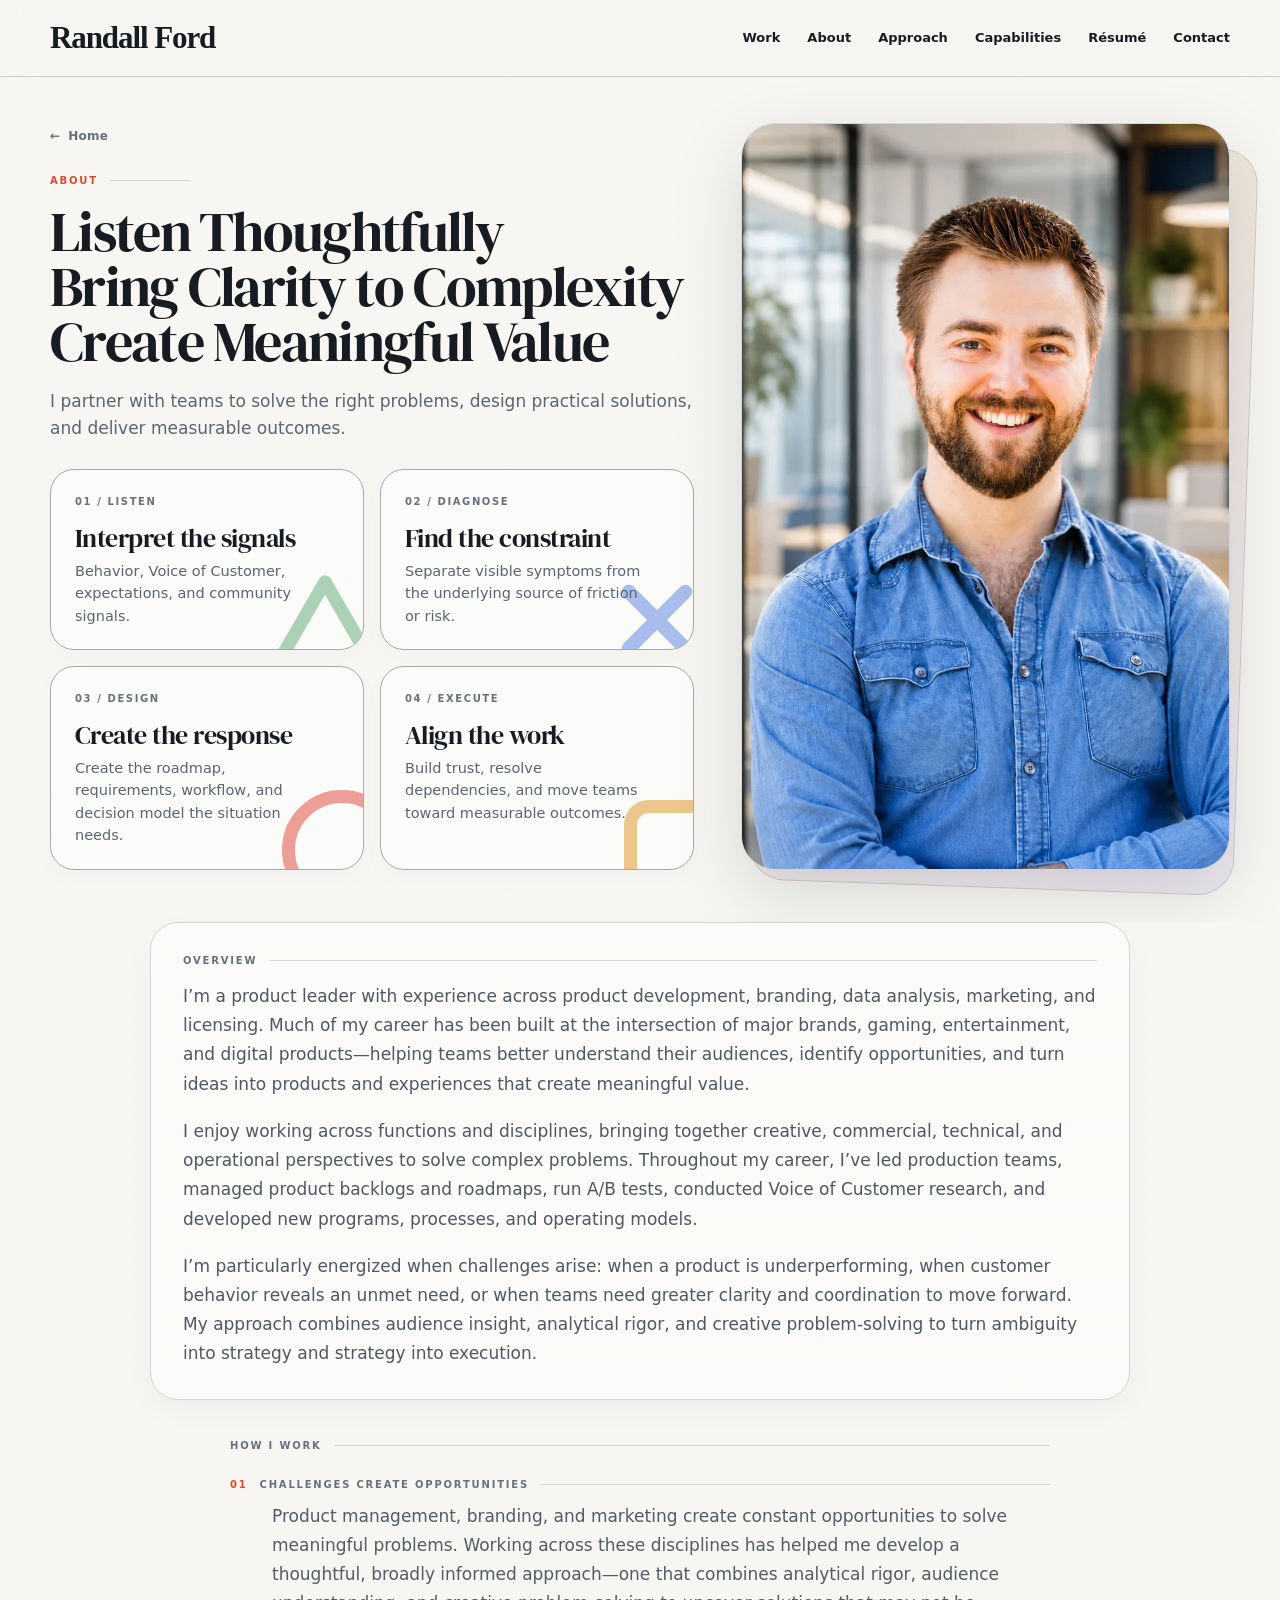
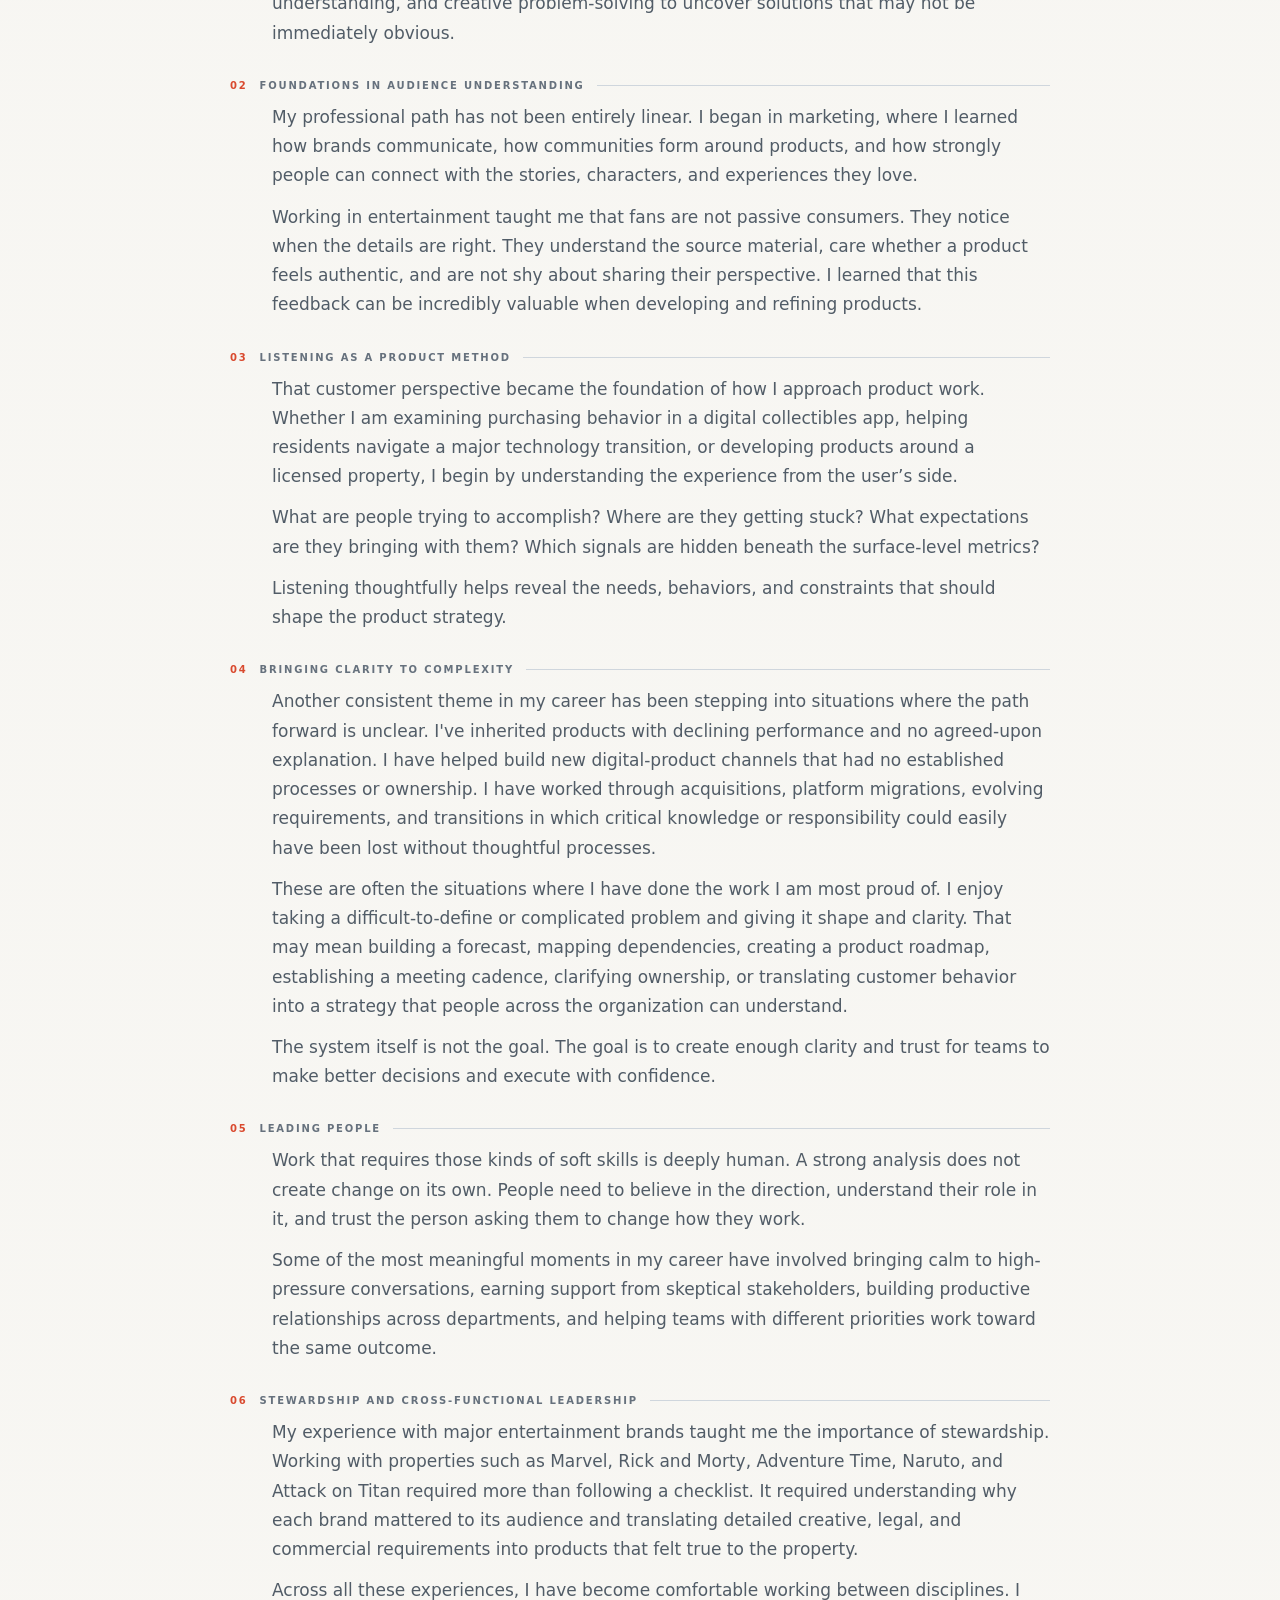
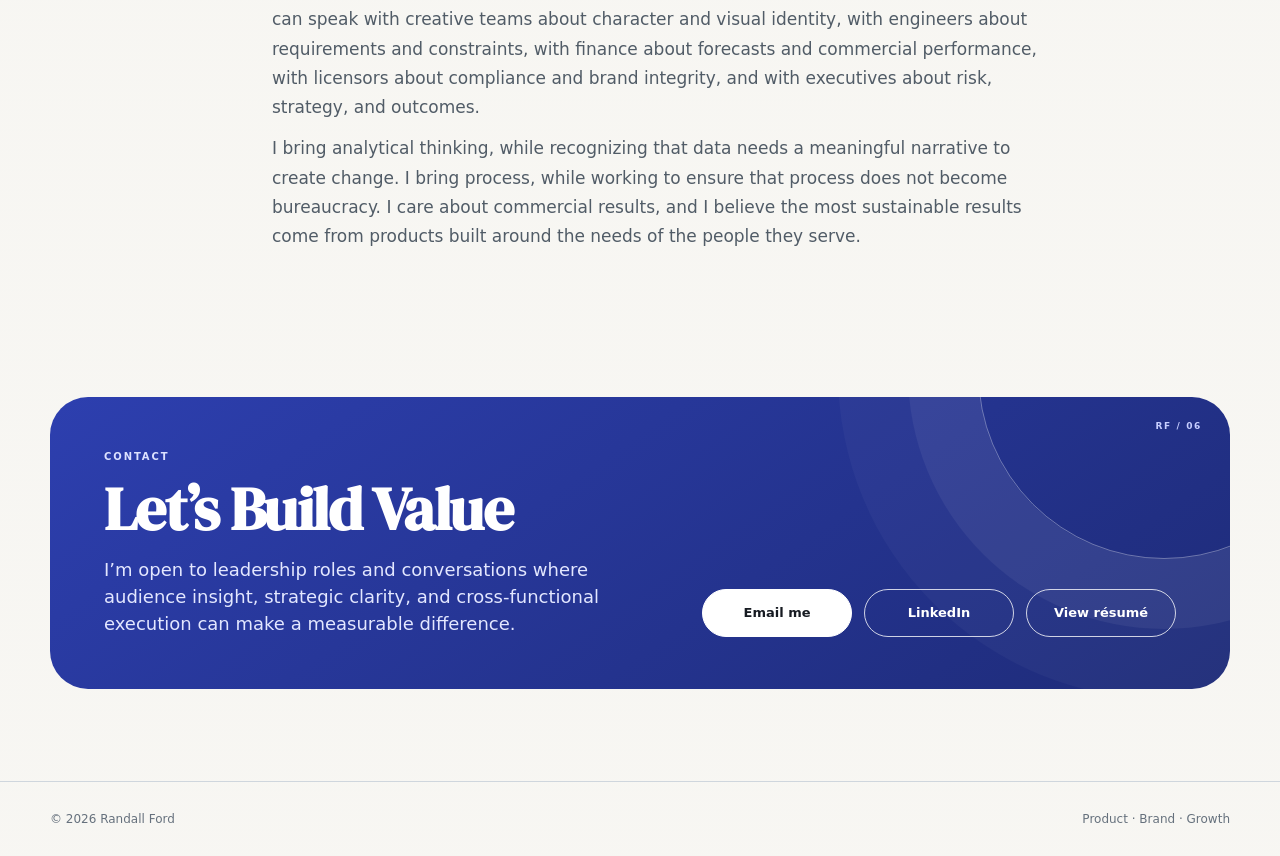
==== commit 621bd936: "Updated wording for clarity Updated wording for clarity" ====
--- a/about.html
+++ b/about.html
@@ -2169,7 +2169,7 @@
 <div aria-label="Product leadership approach" class="about-v3-hero__methods">
 <article class="about-method-card about-method-card--listen">
 <div class="about-method-card__label">01 / Listen</div>
-<h2>Read the audience</h2>
+<h2>Interpret the signals</h2>
 <p>Behavior, Voice of Customer, expectations, and community signals.</p>
 <span aria-hidden="true" class="about-method-card__accent">
 <svg focusable="false" viewbox="0 0 100 90">
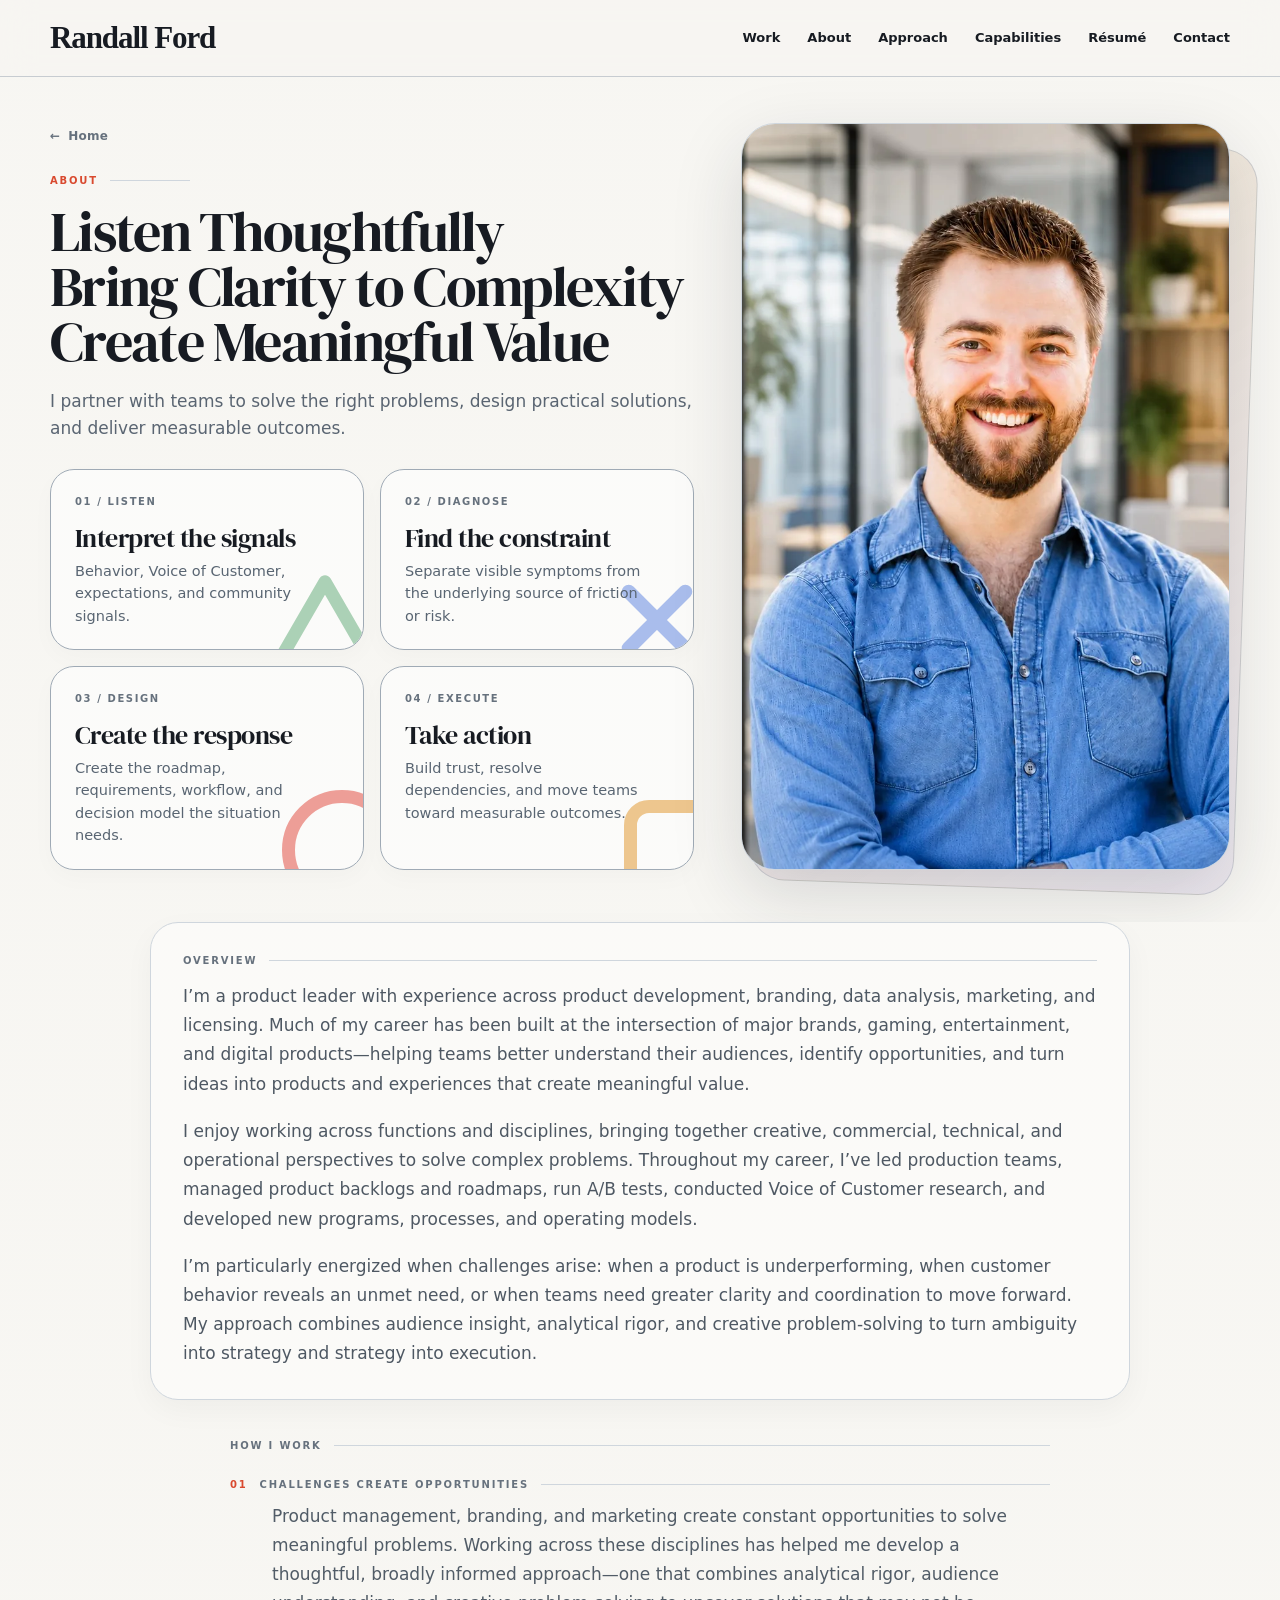
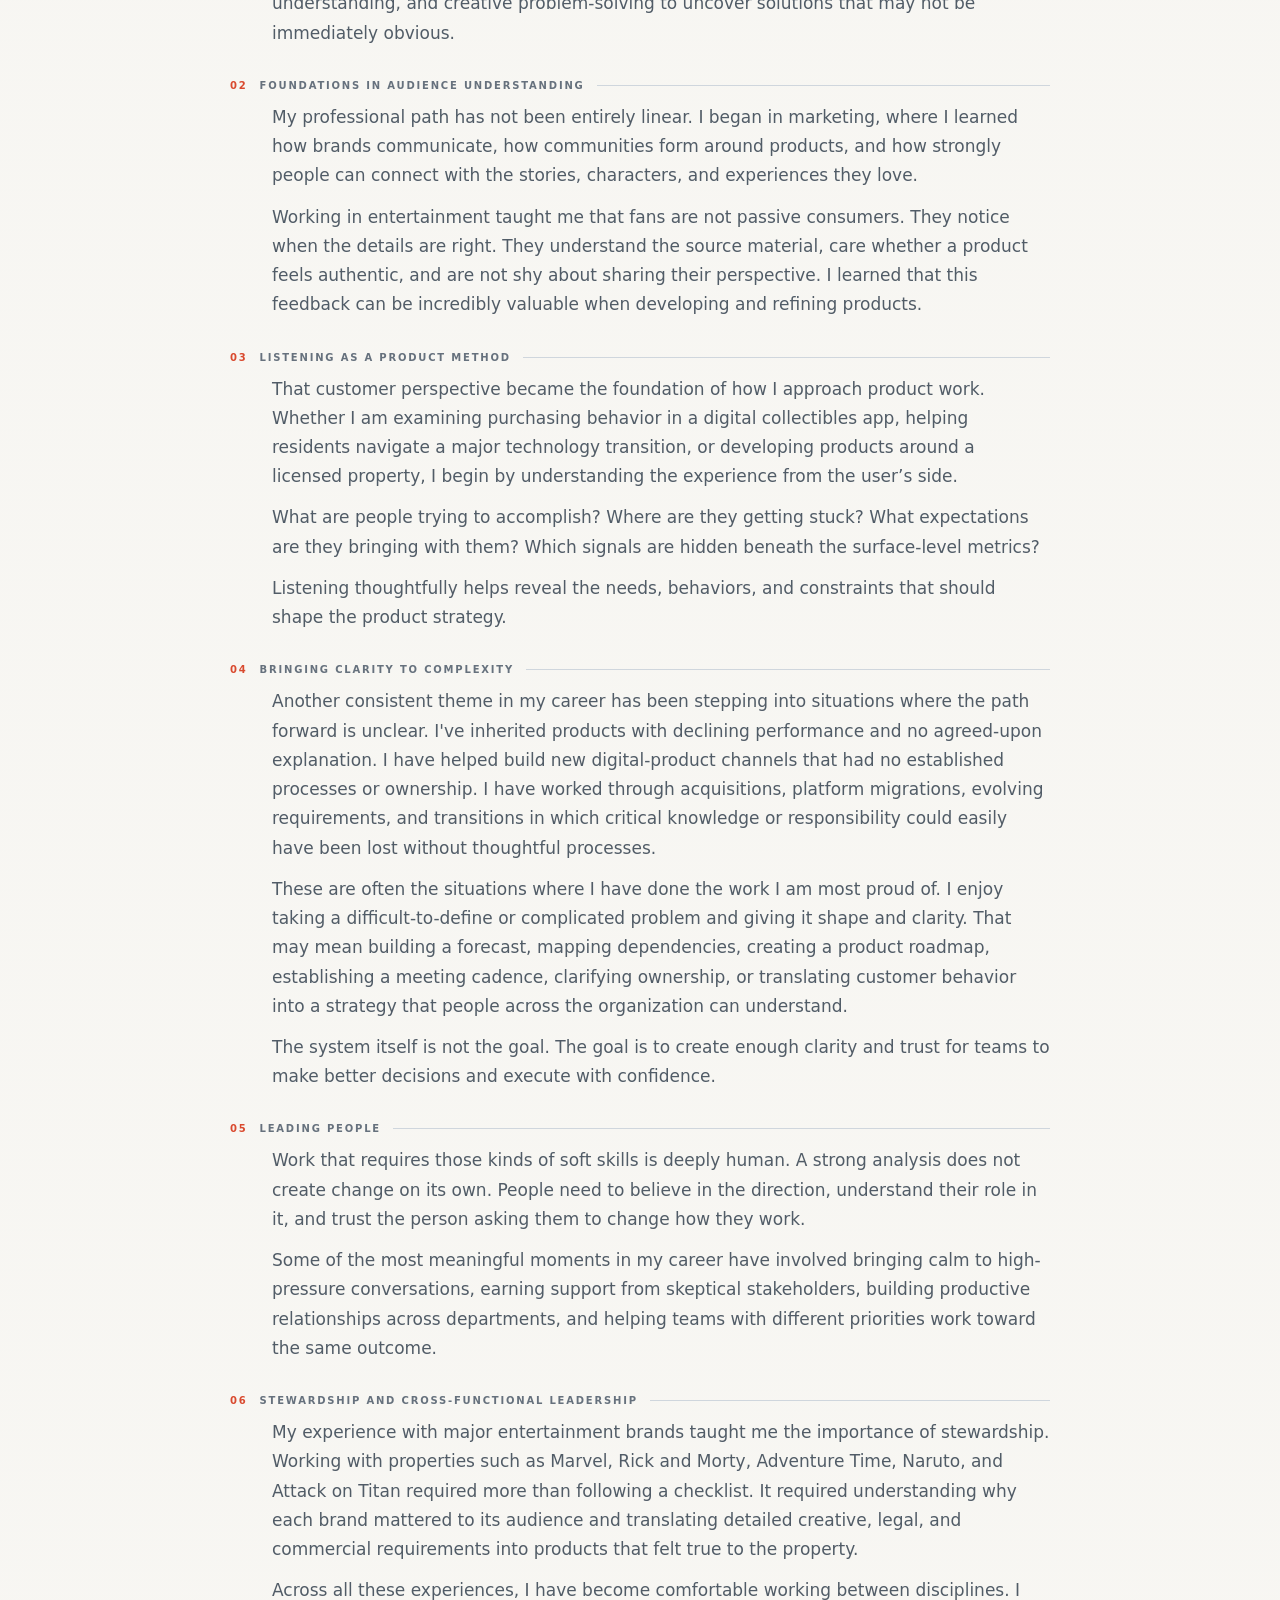
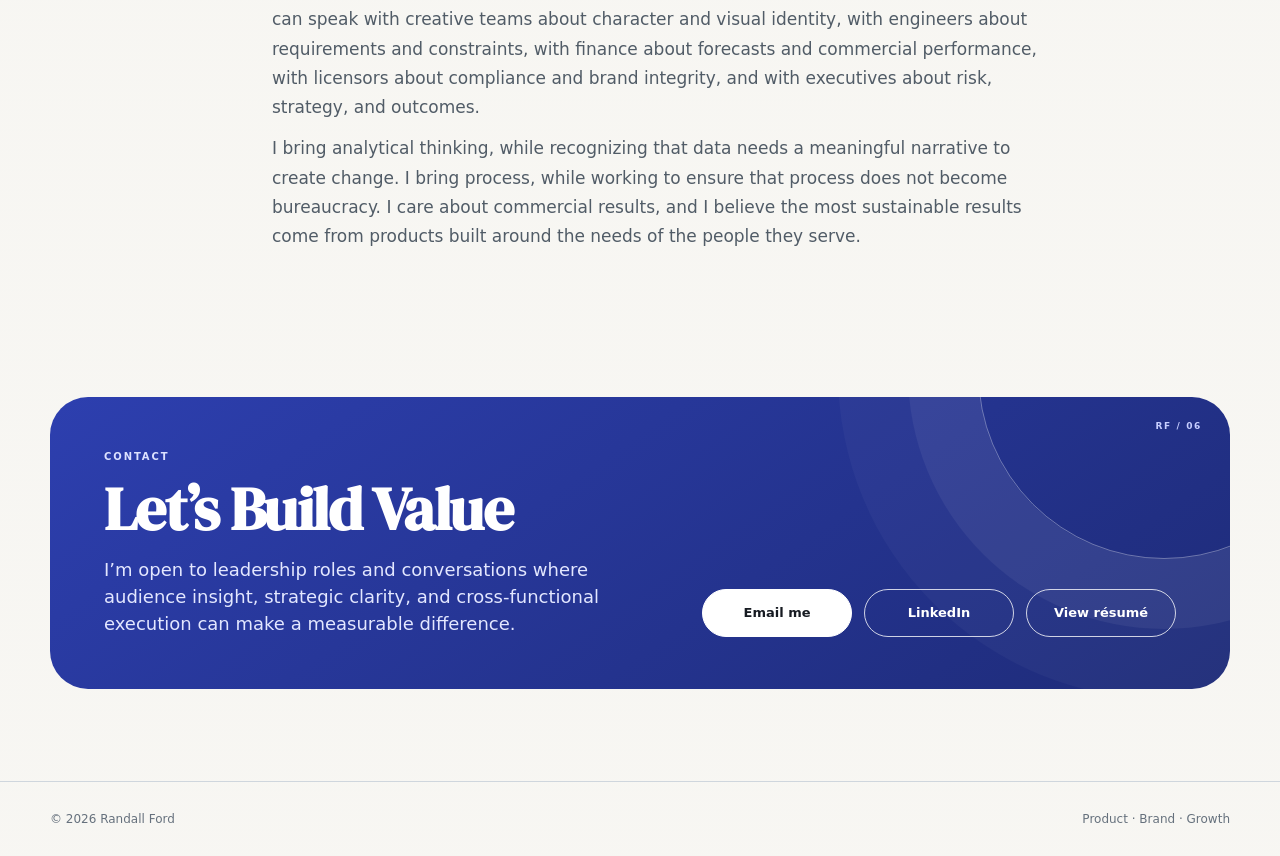
==== commit de4ab927: "Text Adjustment: Take Action Text Adjustment: Take Action" ====
--- a/about.html
+++ b/about.html
@@ -2191,7 +2191,7 @@
 </article>
 <article class="about-method-card about-method-card--execute">
 <div class="about-method-card__label">04 / Execute</div>
-<h2>Align the work</h2>
+<h2>Take action</h2>
 <p>Build trust, resolve dependencies, and move teams toward measurable outcomes.</p>
 <span aria-hidden="true" class="about-method-card__accent"></span>
 </article>
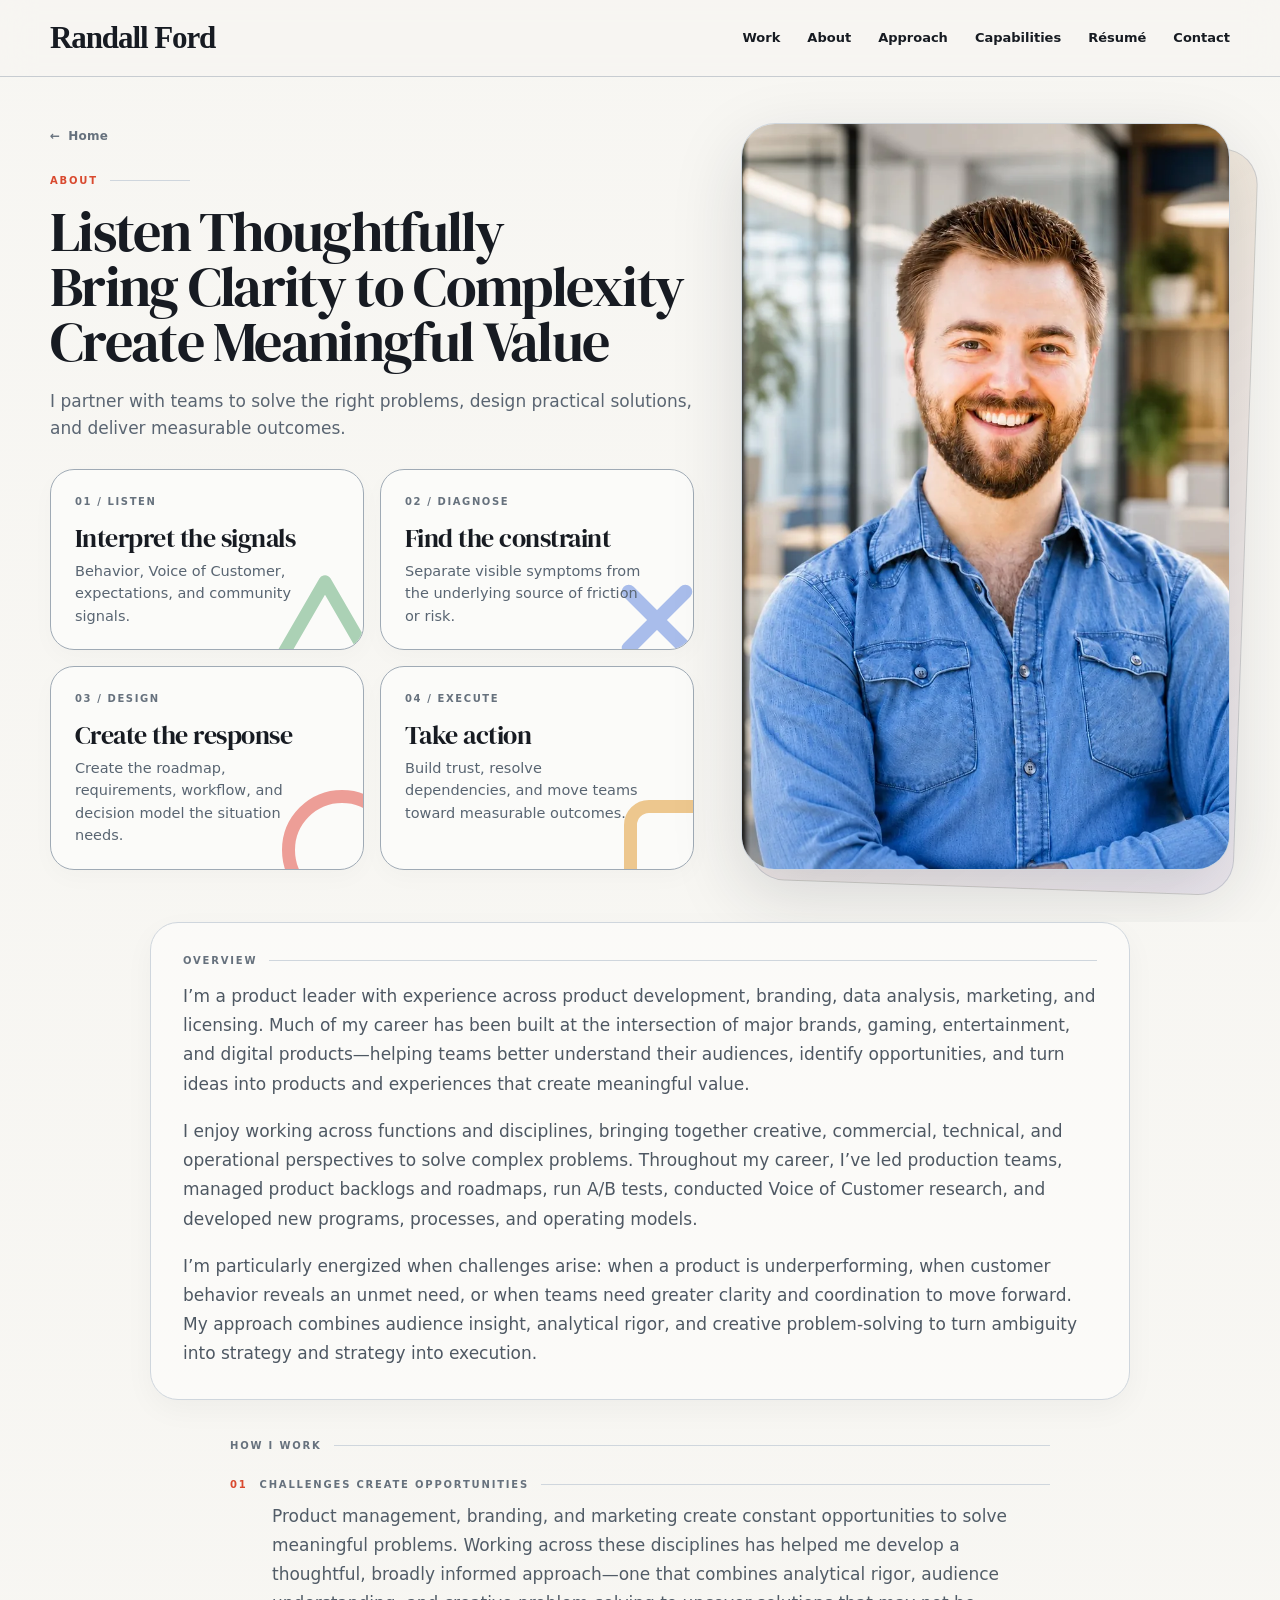
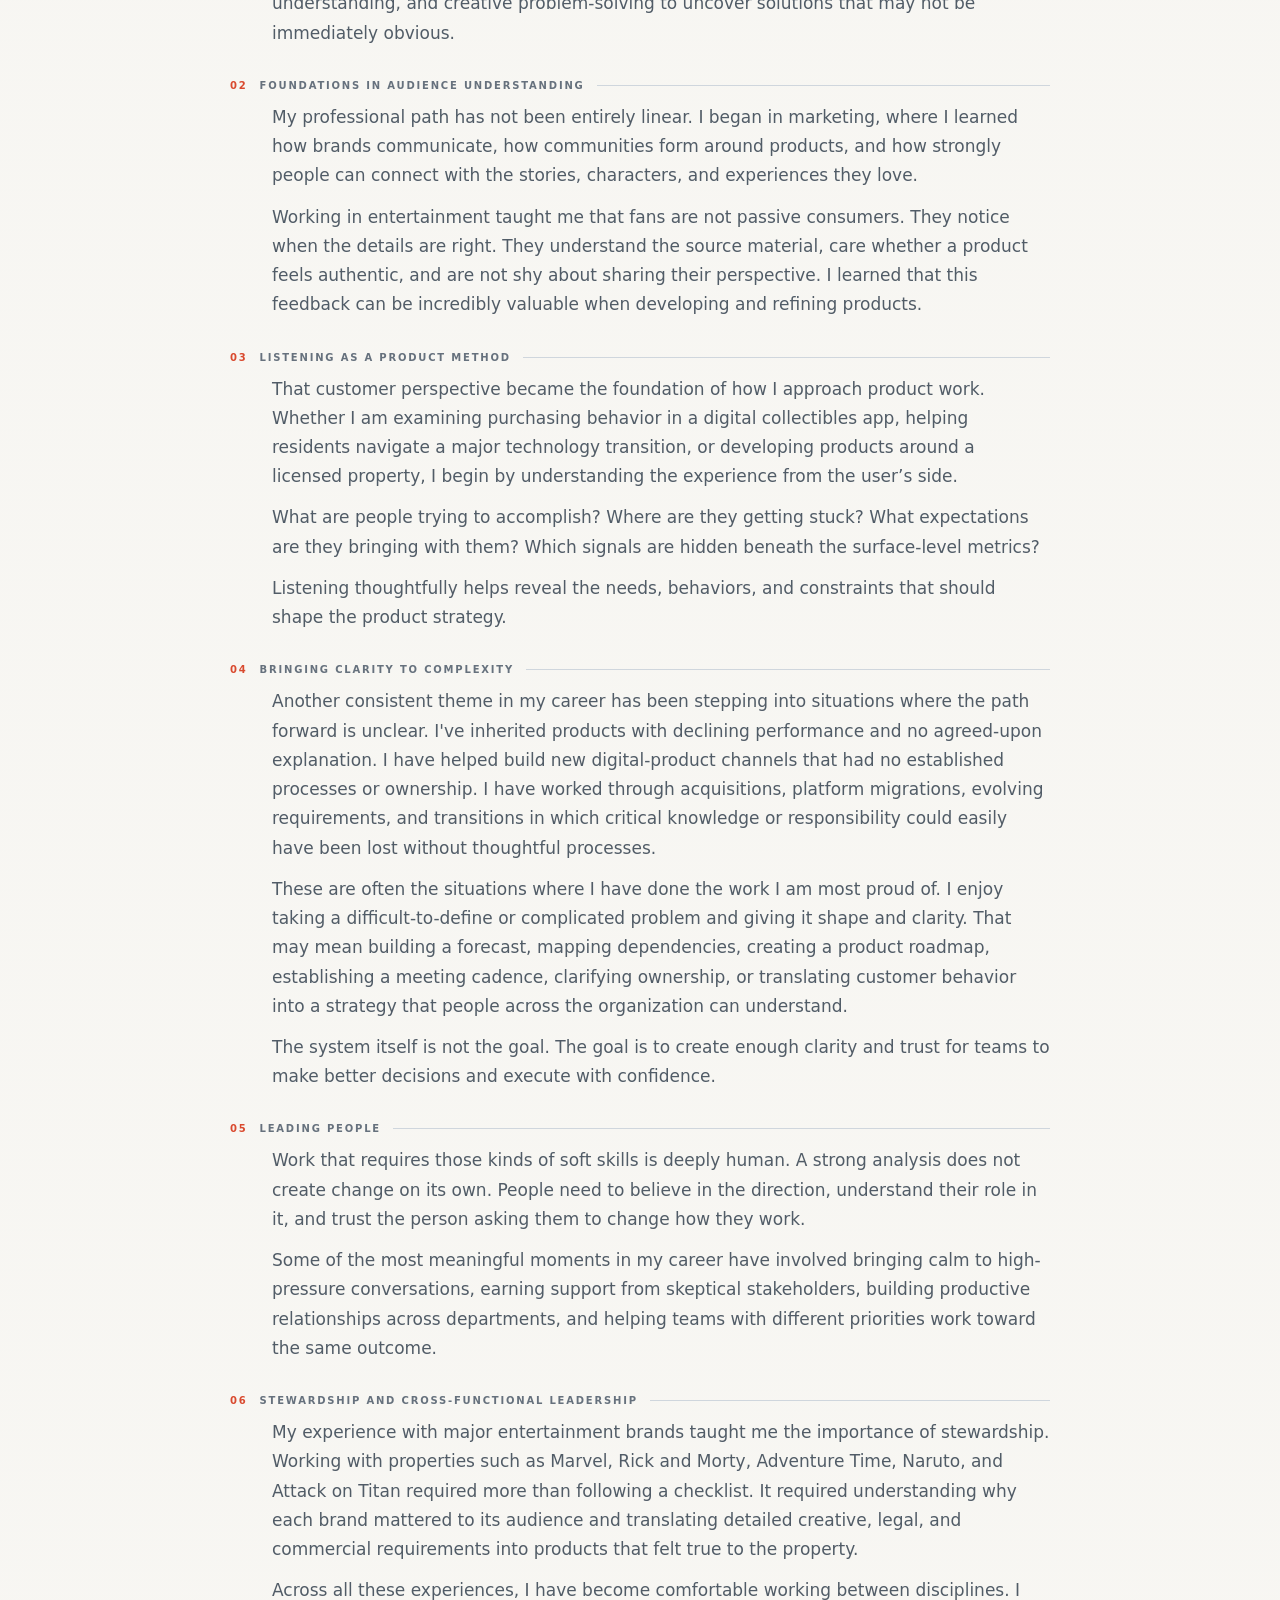
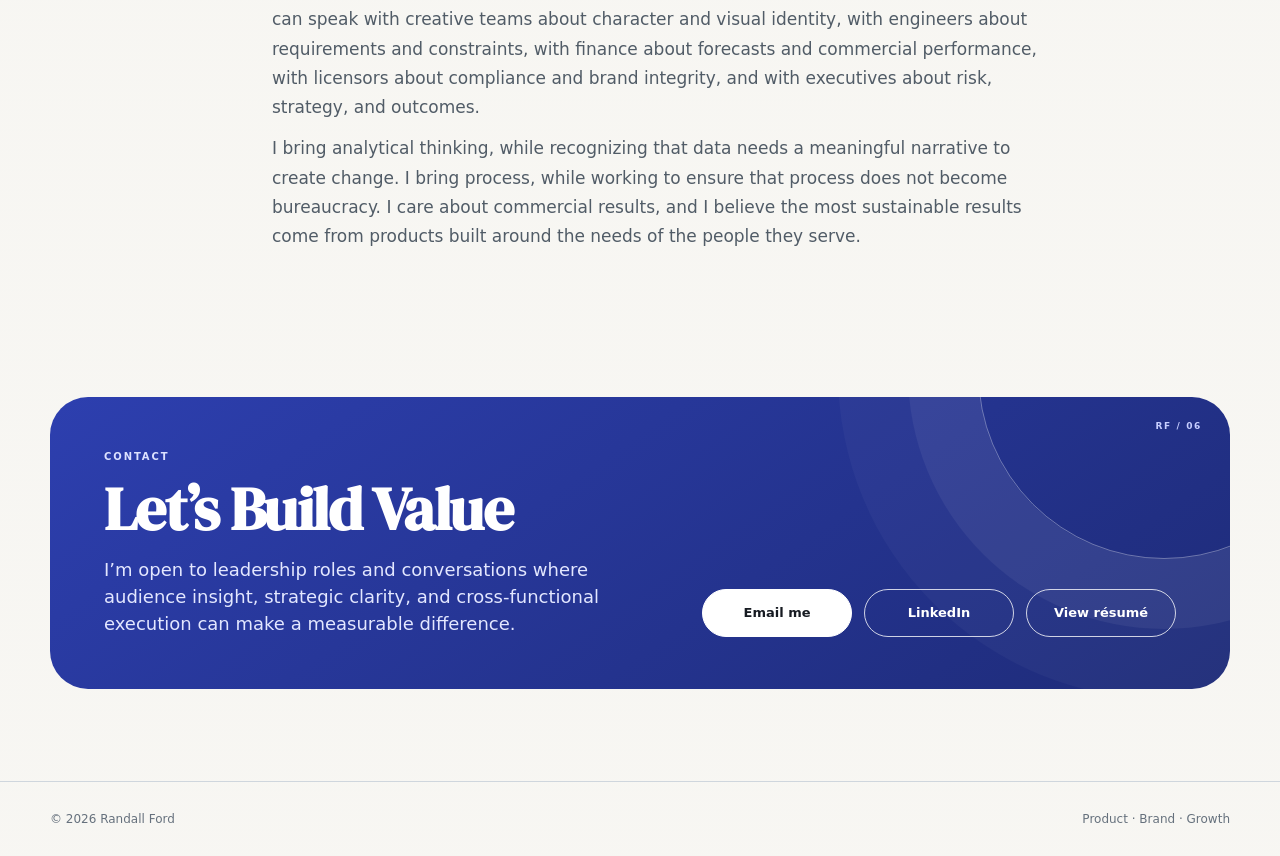
==== commit 60073f25: "Home Page Card Opacity Issue in Dark Mode Fix Home Page Card Opacity Issue in Dark Mode Fix" ====
--- a/about.html
+++ b/about.html
@@ -1,5 +1,8 @@
 <!DOCTYPE html>
-<html lang="en"><head><meta charset="utf-8"/><meta content="width=device-width,initial-scale=1" name="viewport"/><title>About — Randall Ford</title>
+<html lang="en"><head><meta charset="utf-8"/><meta content="width=device-width,initial-scale=1" name="viewport"/>
+<meta name="color-scheme" content="light dark"/>
+<meta name="theme-color" content="#F7F6F2" media="(prefers-color-scheme: light)"/>
+<meta name="theme-color" content="#0E1116" media="(prefers-color-scheme: dark)"/><title>About — Randall Ford</title>
 <link href="https://rchhf-7.github.io/about.html" rel="canonical"/>
 <meta content="profile" property="og:type">
 <meta content="https://rchhf-7.github.io/about.html" property="og:url">
@@ -2144,7 +2147,221 @@
   }
 }
 
-</style></meta></meta></head><body><!-- BUILD: ABOUT-REDESIGN-V8.1-TRIANGLE-HERO-CARDS-RESPONSIVE --><header class="nav"><div class="wrap nav__inner"><a class="brand" href="index.html">Randall Ford</a><nav aria-label="Primary" class="nav__links" id="primary-nav"><a href="index.html#work">Work</a><a href="about.html">About</a><a href="index.html#approach">Approach</a><a href="index.html#capabilities">Capabilities</a><a href="RF-Resume-2026.pdf" rel="noopener" target="_blank">Résumé</a><a href="index.html#contact">Contact</a></nav><button aria-controls="primary-nav" aria-expanded="false" aria-label="Open menu" class="nav__toggle"><span class="nav__toggle-lines"></span></button></div></header><main class="page-main">
+
+/* ============================================================
+   Automatic dark mode — follows the visitor's OS/browser setting
+   ============================================================ */
+:root{color-scheme:light}
+
+
+
+/* Mobile footer: preserve two distinct alignment zones. */
+@media(max-width:720px){
+  .footer__inner{
+    display:grid;
+    grid-template-columns:minmax(0,1fr) auto;
+    align-items:center;
+    gap:12px;
+  }
+  .footer__inner>span:first-child{
+    min-width:0;
+  }
+  .footer__inner>span:last-child{
+    justify-self:end;
+    text-align:right;
+    white-space:nowrap;
+  }
+}
+
+</style>
+<!-- BUILD: ABOUT-DARK-MODE-SYNC-V2 -->
+<style id="system-dark-theme" media="(prefers-color-scheme: dark)">
+:root{
+    color-scheme:dark;
+    --paper:#0E1116;
+    --paper-2:#151A22;
+    --paper-3:#1B222C;
+    --ink:#F3F1EB;
+    --ink-2:#D8DEE7;
+    --muted:#A9B3C0;
+    --line:#343C48;
+    --line-dark:#596575;
+    --ultra:#93A2FF;
+    --ultra-dark:#3549B5;
+    --ultra-soft:#222B54;
+    --white:#171C24;
+    --shadow:0 24px 70px rgba(0,0,0,.34);
+  }
+
+  body{
+    background:
+      linear-gradient(rgba(14,17,22,.965),rgba(14,17,22,.965)),
+      repeating-linear-gradient(0deg,rgba(255,255,255,.028) 0 1px,transparent 1px 5px);
+  }
+  .nav{
+    background:rgba(14,17,22,.9);
+    border-bottom-color:rgba(89,101,117,.6);
+  }
+  .skip:focus{
+    background:#1B222C;
+    color:var(--ink);
+    border-color:var(--line-dark);
+  }
+  .nav__toggle{background:#171C24}
+
+  .hero__lead,
+  .case__body p,
+  .detail-lead,
+  .detail-section>p,
+  .about-hero__lead,
+  .about-copy__intro,
+  .about-chapter p,
+  .about-copy__p,
+  .about-refresh-intro p,
+  .about-refresh-section p,
+  .about-refresh-close p,
+  .about-v3-hero__lead,
+  .about-v3-overview__card p,
+  .about-v3-sequence__intro p,
+  .about-v3-step__body p,
+  .about-v3-card p,
+  .about-v3-card li,
+  .about-method-card p{
+    color:var(--muted);
+  }
+
+  .btn--primary{
+    background:var(--ink);
+    color:#11151B;
+    border-color:var(--ink);
+  }
+  .btn--light{color:#171B22}
+
+  .hero-art,
+  .proof,
+  .brands,
+  .step,
+  .case,
+  .capability,
+  .detail-next{
+    background:#171C24;
+  }
+  .hero-art:before{
+    background:repeating-linear-gradient(90deg,transparent 0 63px,rgba(255,255,255,.035) 64px);
+  }
+
+  /* The front sheet is intentionally a light paper object inside the hero artwork. */
+  .art-sheet--front{
+    background:#F8F4EC;
+    color:#171B22;
+  }
+  .art-sheet--front .tiny,
+  .art-sheet--front p{color:#66717D}
+  .art-stamp{color:#66717D;border-color:#9FAAB5}
+
+  .brands__row span{color:#B7C0CC}
+  .section--cool{background:#151A22}
+
+  /* Preserve the richer brand blue on feature surfaces while using a lighter blue for text links. */
+  .art-sheet--mid,
+  .operating__feature,
+  .cta__card,
+  .detail-result{
+    background:linear-gradient(145deg,#3546AD,#1E2B78);
+  }
+
+  .case:hover{box-shadow:0 25px 65px rgba(0,0,0,.42)}
+  .case__hover{background:rgba(8,10,14,.96)}
+
+  .capability .cap-row__toggle{
+    background:#1B222C;
+    color:var(--ink);
+  }
+  .capability details.cap-row[open] .cap-row__toggle{
+    background:var(--ultra-soft);
+    color:var(--ultra);
+  }
+  .capability .cap-row__skills li{
+    color:#C2CAD5;
+    background:#1B222C;
+    border-color:#3A4452;
+  }
+  .capability .exp-card,
+  .detail-stat{
+    background:#151A22;
+  }
+
+  .ai-practice__copy{
+    background:#171D26;
+    border-color:#3A4452;
+  }
+  .ai-practice__micro-index,
+  .ai-practice__copy-summary{color:#9EA9B7}
+  .ai-practice__copy-footer{border-top-color:#465160}
+
+  .detail-tags span{
+    color:var(--muted);
+    background:#171C24;
+  }
+
+  .about-v3-portrait-wrap:before{
+    background:linear-gradient(145deg,rgba(235,213,175,.16),rgba(217,204,234,.13));
+    border-color:#3D4755;
+  }
+  .about-v3-portrait-card{background:#151A22;border-color:var(--line)}
+  .about-v3-overview__card{
+    background:rgba(23,28,36,.82);
+    box-shadow:0 10px 30px rgba(0,0,0,.18);
+  }
+  .about-v3-card{
+    background:linear-gradient(180deg,rgba(29,35,45,.94),rgba(22,27,35,.9));
+  }
+  .about-v3-tag{
+    background:#171C24;
+    color:var(--ink-2);
+  }
+  .about-method-card{
+    background:rgba(24,30,39,.94);
+    box-shadow:0 8px 24px rgba(0,0,0,.16);
+  }
+  @media (hover:hover) and (pointer:fine){
+    .about-method-card:hover{
+      background:#202733;
+      box-shadow:0 18px 42px rgba(0,0,0,.34);
+    }
+  }
+
+  @media(max-width:720px){
+    .nav__links{
+      background:#171C24;
+      border-color:var(--line);
+      box-shadow:0 18px 50px rgba(0,0,0,.4);
+    }
+  }
+</style>
+<link rel="stylesheet" href="./assets/method-cards.css"/>
+<script>
+(() => {
+  const preference = window.matchMedia('(prefers-color-scheme: dark)');
+  const darkTheme = document.getElementById('system-dark-theme');
+
+  const syncTheme = () => {
+    const isDark = preference.matches;
+    document.documentElement.dataset.theme = isDark ? 'dark' : 'light';
+    document.documentElement.style.colorScheme = isDark ? 'dark' : 'light';
+    darkTheme.media = isDark ? 'all' : 'not all';
+  };
+
+  syncTheme();
+  if (typeof preference.addEventListener === 'function') {
+    preference.addEventListener('change', syncTheme);
+  } else if (typeof preference.addListener === 'function') {
+    preference.addListener(syncTheme);
+  }
+  window.addEventListener('pageshow', syncTheme);
+})();
+</script>
+</meta></meta></head><body><!-- BUILD: ABOUT-REDESIGN-V8.1-TRIANGLE-HERO-CARDS-RESPONSIVE --><header class="nav"><div class="wrap nav__inner"><a class="brand" href="index.html">Randall Ford</a><nav aria-label="Primary" class="nav__links" id="primary-nav"><a href="index.html#work">Work</a><a href="about.html">About</a><a href="index.html#approach">Approach</a><a href="index.html#capabilities">Capabilities</a><a href="RF-Resume-2026.pdf" rel="noopener" target="_blank">Résumé</a><a href="index.html#contact">Contact</a></nav><button aria-controls="primary-nav" aria-expanded="false" aria-label="Open menu" class="nav__toggle"><span class="nav__toggle-lines"></span></button></div></header><main class="page-main">
 <section class="about-v3-hero">
 <div class="wrap">
 <div class="about-v3-hero__grid">
@@ -2166,34 +2383,30 @@
 </picture>
 </div>
 </div>
-<div aria-label="Product leadership approach" class="about-v3-hero__methods">
-<article class="about-method-card about-method-card--listen">
-<div class="about-method-card__label">01 / Listen</div>
-<h2>Interpret the signals</h2>
-<p>Behavior, Voice of Customer, expectations, and community signals.</p>
-<span aria-hidden="true" class="about-method-card__accent">
-<svg focusable="false" viewbox="0 0 100 90">
-<path d="M50 7 L94 83 L6 83 Z"></path>
-</svg>
-</span>
+<div aria-label="Product leadership approach" class="about-v3-hero__methods method-card-grid">
+<article class="method-card method-card--listen">
+<div class="method-card__label">01 / Listen</div>
+<h2 class="method-card__title">Interpret the signals</h2>
+<p class="method-card__copy">Behavior, Voice of Customer, expectations, and community signals.</p>
+<span aria-hidden="true" class="method-card__accent"><svg focusable="false" viewBox="0 0 100 90"><path d="M50 7 L94 83 L6 83 Z"></path></svg></span>
 </article>
-<article class="about-method-card about-method-card--diagnose">
-<div class="about-method-card__label">02 / Diagnose</div>
-<h2>Find the constraint</h2>
-<p>Separate visible symptoms from the underlying source of friction or risk.</p>
-<span aria-hidden="true" class="about-method-card__accent"></span>
+<article class="method-card method-card--diagnose">
+<div class="method-card__label">02 / Diagnose</div>
+<h2 class="method-card__title">Find the constraint</h2>
+<p class="method-card__copy">Separate visible symptoms from the underlying source of friction or risk.</p>
+<span aria-hidden="true" class="method-card__accent"></span>
 </article>
-<article class="about-method-card about-method-card--structure">
-<div class="about-method-card__label">03 / Design</div>
-<h2>Create the response</h2>
-<p>Create the roadmap, requirements, workflow, and decision model the situation needs.</p>
-<span aria-hidden="true" class="about-method-card__accent"></span>
+<article class="method-card method-card--design">
+<div class="method-card__label">03 / Design</div>
+<h2 class="method-card__title">Create the response</h2>
+<p class="method-card__copy">Create the roadmap, requirements, workflow, and decision model the situation needs.</p>
+<span aria-hidden="true" class="method-card__accent"></span>
 </article>
-<article class="about-method-card about-method-card--execute">
-<div class="about-method-card__label">04 / Execute</div>
-<h2>Take action</h2>
-<p>Build trust, resolve dependencies, and move teams toward measurable outcomes.</p>
-<span aria-hidden="true" class="about-method-card__accent"></span>
+<article class="method-card method-card--execute">
+<div class="method-card__label">04 / Execute</div>
+<h2 class="method-card__title">Take action</h2>
+<p class="method-card__copy">Build trust, resolve dependencies, and move teams toward measurable outcomes.</p>
+<span aria-hidden="true" class="method-card__accent"></span>
 </article>
 </div>
 </div>
--- a/assets/method-cards.css
+++ b/assets/method-cards.css
@@ -0,0 +1,227 @@
+/*
+  Shared methodology cards
+  Canonical source of truth for the Listen / Diagnose / Design / Execute cards
+  used on index.html and about.html.
+
+  The colors below are solid rendered colors rather than semi-transparent
+  overlays. That keeps the shapes visually consistent in both light and dark
+  color schemes.
+*/
+:root{
+  --method-card-surface:#FBFBF9;
+  --method-card-surface-hover:#FCFCFB;
+  --method-card-border:var(--line-dark,#9FAAB5);
+  --method-card-copy:#596572;
+  --method-card-shadow:0 8px 24px rgba(23,27,34,.025);
+  --method-card-shadow-hover:0 18px 42px rgba(27,34,48,.10);
+  --method-listen:#ABD1B5;
+  --method-diagnose:#A9BDEB;
+  --method-design:#ED9E97;
+  --method-execute:#EDC78E;
+}
+
+.method-card-grid{
+  display:grid;
+  grid-template-columns:repeat(2,minmax(0,1fr));
+  gap:16px;
+  min-width:0;
+}
+
+.method-card{
+  position:relative;
+  min-height:176px;
+  padding:24px 24px 22px;
+  border:1px solid var(--method-card-border);
+  border-radius:24px;
+  background:var(--method-card-surface);
+  color:var(--ink,#171B22);
+  overflow:hidden;
+  box-shadow:var(--method-card-shadow);
+  transform:translateY(0);
+  transition:transform .24s ease,box-shadow .24s ease,background-color .24s ease;
+  will-change:transform;
+}
+
+.method-card__label{
+  position:relative;
+  z-index:2;
+  margin:0 0 16px;
+  color:var(--muted,#66717D);
+  font-size:10px;
+  font-weight:900;
+  letter-spacing:.16em;
+  text-transform:uppercase;
+}
+
+.method-card__title{
+  position:relative;
+  z-index:2;
+  margin:0 0 8px;
+  color:var(--ink,#171B22);
+  font-family:var(--display,"DM Serif Display",Georgia,serif);
+  font-size:clamp(24px,2.05vw,31px);
+  font-weight:400;
+  line-height:1.03;
+  letter-spacing:-.02em;
+}
+
+.method-card__copy{
+  position:relative;
+  z-index:2;
+  max-width:92%;
+  margin:0;
+  color:var(--method-card-copy);
+  font-size:14.5px;
+  line-height:1.55;
+}
+
+.method-card__accent{
+  position:absolute;
+  z-index:1;
+  pointer-events:none;
+  opacity:1;
+  transform-origin:50% 50%;
+  transition:transform .24s ease;
+  will-change:transform;
+}
+
+/* Listen — open triangle */
+.method-card--listen .method-card__accent{
+  right:-18px;
+  bottom:-25px;
+  width:112px;
+  height:100px;
+}
+.method-card--listen .method-card__accent svg{
+  display:block;
+  width:100%;
+  height:100%;
+  overflow:visible;
+}
+.method-card--listen .method-card__accent path{
+  fill:none;
+  stroke:var(--method-listen);
+  stroke-width:13;
+  stroke-linecap:round;
+  stroke-linejoin:round;
+  vector-effect:non-scaling-stroke;
+}
+
+/* Diagnose — X */
+.method-card--diagnose .method-card__accent{
+  right:-3px;
+  bottom:-7px;
+  width:78px;
+  height:78px;
+}
+.method-card--diagnose .method-card__accent::before,
+.method-card--diagnose .method-card__accent::after{
+  content:"";
+  position:absolute;
+  left:32px;
+  top:-5px;
+  width:14px;
+  height:94px;
+  border-radius:999px;
+  background:var(--method-diagnose);
+}
+.method-card--diagnose .method-card__accent::before{transform:rotate(45deg)}
+.method-card--diagnose .method-card__accent::after{transform:rotate(-45deg)}
+
+/* Design — circle */
+.method-card--design .method-card__accent{
+  right:-39px;
+  bottom:-41px;
+  width:120px;
+  height:120px;
+  border:13px solid var(--method-design);
+  border-radius:50%;
+}
+
+/* Execute — rounded corner */
+.method-card--execute .method-card__accent{
+  right:-31px;
+  bottom:-31px;
+  width:100px;
+  height:100px;
+  border:13px solid var(--method-execute);
+  border-radius:25px 0 0 0;
+}
+
+@media (hover:hover) and (pointer:fine){
+  .method-card:hover{
+    transform:translateY(-4px);
+    box-shadow:var(--method-card-shadow-hover);
+    background:var(--method-card-surface-hover);
+  }
+  .method-card:hover .method-card__accent{
+    transform:scale(1.08) rotate(2deg);
+  }
+}
+
+@media(max-width:1240px){
+  .method-card{min-height:164px;padding:21px 21px 19px}
+  .method-card__title{font-size:clamp(22px,2.1vw,27px)}
+  .method-card__copy{font-size:14px}
+}
+
+@media(max-width:1020px){
+  .method-card-grid{gap:12px}
+  .method-card{min-height:158px;padding:19px 18px 17px;border-radius:20px}
+  .method-card__label{margin-bottom:12px}
+  .method-card__title{font-size:22px}
+  .method-card__copy{font-size:13.5px;line-height:1.5}
+}
+
+@media(max-width:860px){
+  .method-card{min-height:164px}
+}
+
+@media(max-width:620px){
+  .method-card-grid{grid-template-columns:1fr;gap:12px}
+  .method-card{min-height:142px;padding:21px 21px 19px}
+  .method-card__title{font-size:26px}
+  .method-card__copy{font-size:14.5px;max-width:85%}
+}
+
+@media(max-width:420px){
+  .method-card__title{font-size:24px}
+}
+
+@media(max-width:360px){
+  .method-card{padding:19px 18px 17px}
+  .method-card__title{font-size:22px}
+}
+
+@media (prefers-color-scheme:dark){
+  :root{
+    --method-card-surface:#171D26;
+    --method-card-surface-hover:#202733;
+    --method-card-border:#596575;
+    --method-card-copy:#A9B3C0;
+    --method-card-shadow:0 8px 24px rgba(0,0,0,.16);
+    --method-card-shadow-hover:0 18px 42px rgba(0,0,0,.34);
+  }
+}
+
+/* The About page also sets data-theme explicitly on navigation/page restore. */
+html[data-theme="dark"]{
+  --method-card-surface:#171D26;
+  --method-card-surface-hover:#202733;
+  --method-card-border:#596575;
+  --method-card-copy:#A9B3C0;
+  --method-card-shadow:0 8px 24px rgba(0,0,0,.16);
+  --method-card-shadow-hover:0 18px 42px rgba(0,0,0,.34);
+}
+
+@media (prefers-reduced-motion:reduce){
+  .method-card,
+  .method-card__accent{
+    transition:none;
+    will-change:auto;
+  }
+  .method-card:hover,
+  .method-card:hover .method-card__accent{
+    transform:none;
+  }
+}
